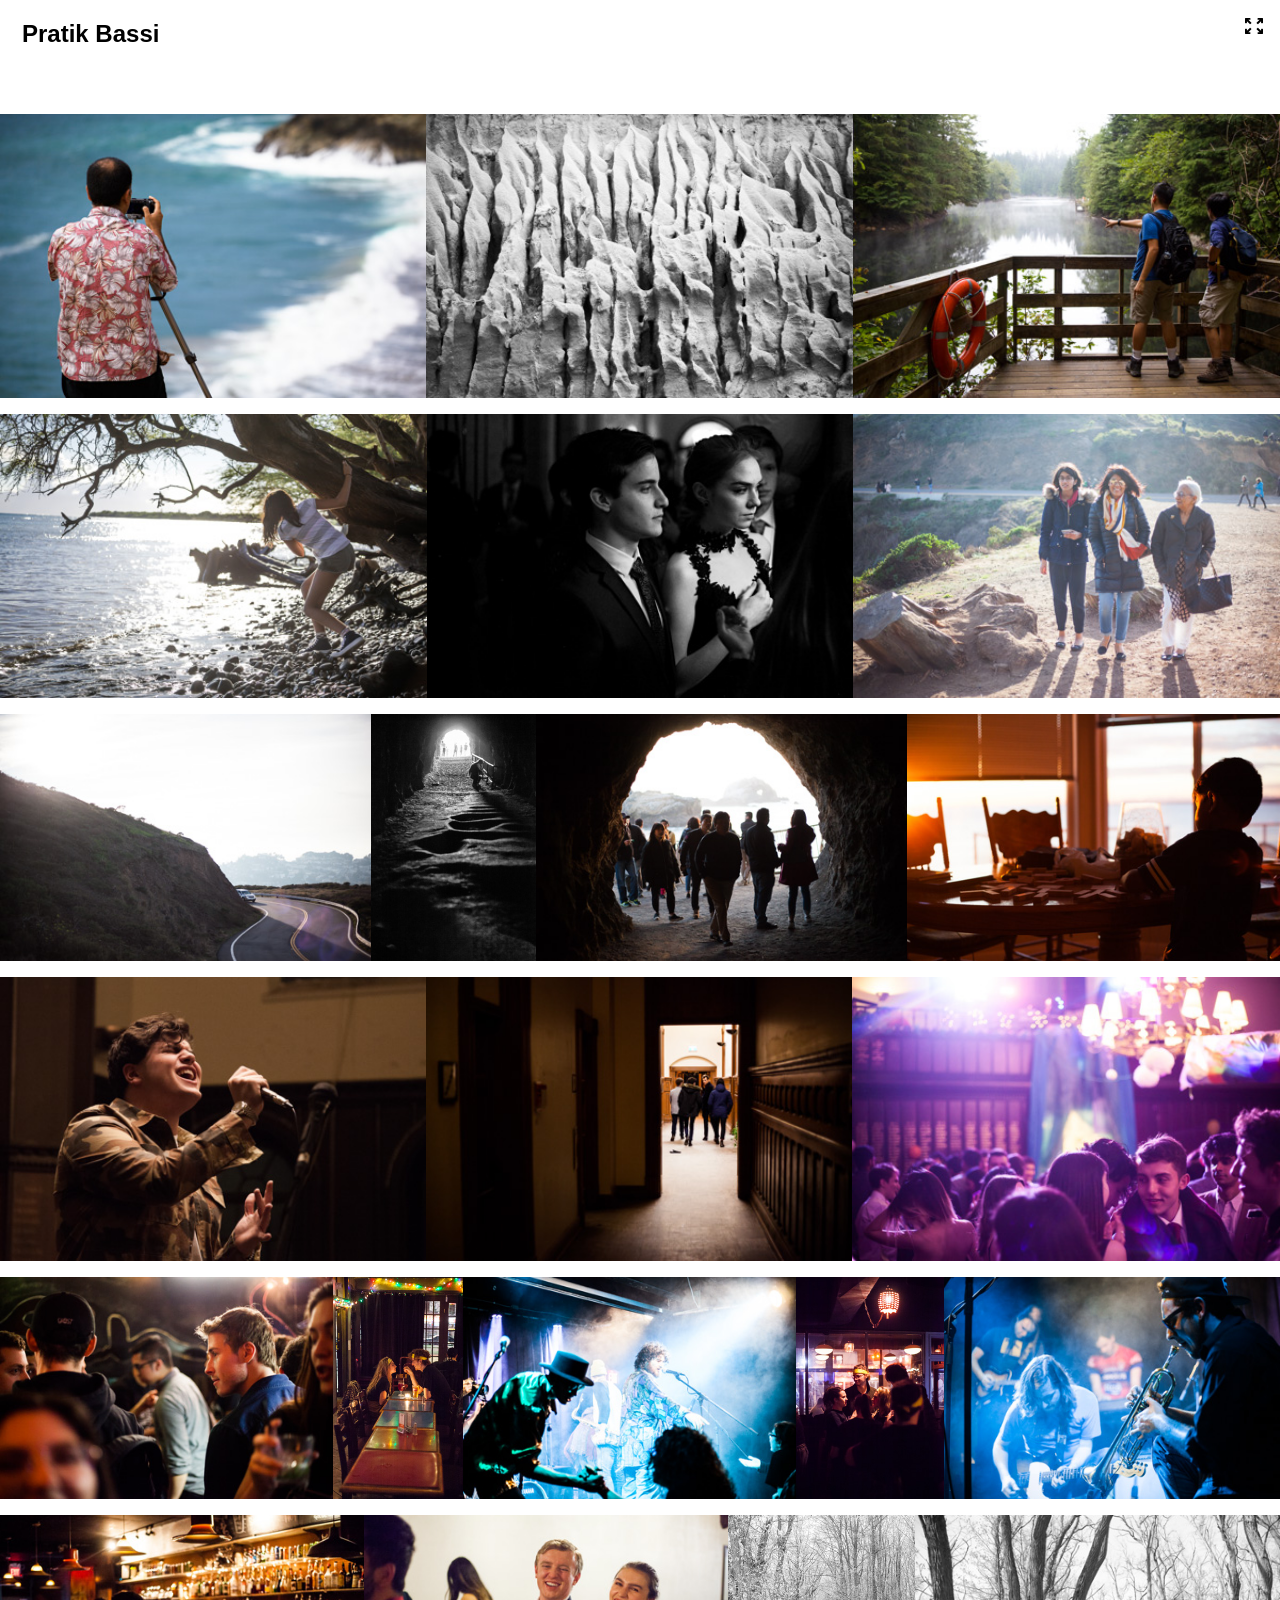
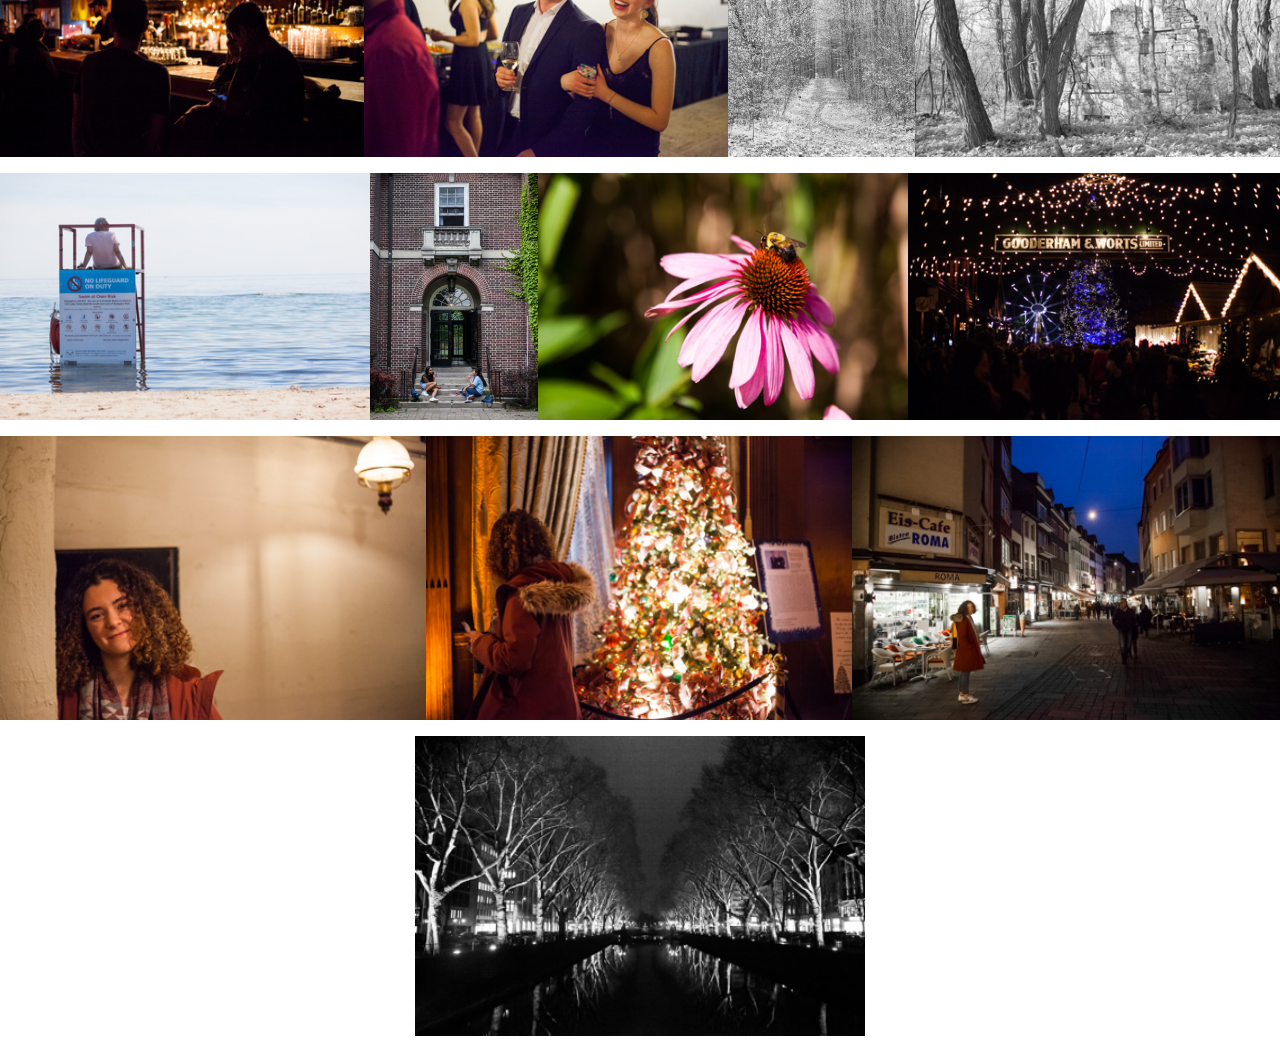
==== index.html @ e8ac4949 "changed and added images" ====
<!DOCTYPE html>
<!--[if lt IE 7]>      <html class="no-js lt-ie9 lt-ie8 lt-ie7" xmlns:lr="http://adobe.com/lrg/0.0"> <![endif]-->
<!--[if IE 7]>         <html class="no-js lt-ie9 lt-ie8" xmlns:lr="http://adobe.com/lrg/0.0"> <![endif]-->
<!--[if IE 8]>         <html class="no-js lt-ie9" xmlns:lr="http://adobe.com/lrg/0.0"> <![endif]-->
<!--[if gt IE 8]><!--> <html class="no-js" xmlns:lr="http://adobe.com/lrg/0.0"> <!--<![endif]-->
    <head>
        <meta charset="utf-8">
        <meta http-equiv="X-UA-Compatible" content="IE=edge">
        <title>Pratik Bassi</title>
        <meta name="description" content="">
        <meta name="viewport" content="width=device-width, initial-scale=1">
        <link rel="stylesheet" type="text/css" href="assets/css/normalize.css">
        <link rel="stylesheet" type="text/css" href="assets/css/main.css">
        <link rel="stylesheet" type="text/css" media="screen" title="Custom Settings" href="assets/css/custom.css" >
        <script src="assets/js/libs/modernizr.custom.23122.js"></script>
    </head>
    <body class="has-header row-spacing-lg" data-pagination-style="scroll" data-target-row-height="300">
                        <header class="">
            <div class="background"></div>
            <div class="meta-left">
                <p id="galleryTitle" class="title">Pratik Bassi</p>
                                <p id="galleryAuthor" class="author"></p>
                                </p>
            </div>
            <div class="meta-right">

            </div>
            <ul class="gallery-meta">
                <li id="buttonFullscreen" title="Fullscreen Mode">
                    <div class="icon">
                        <svg version="1.1" id="svgIconFullscreen" xmlns="http://www.w3.org/2000/svg" xmlns:xlink="http://www.w3.org/1999/xlink" x="0px" y="0px" viewBox="0 0 18 16" style="enable-background:new 0 0 18 16;" xml:space="preserve">
                        <g>
                            <path class="custom-colorable" d="M5.3871,9.95599C5.19136,9.76858,4.99176,9.85763,4.79376,10.0472l-2.86173,2.74138v-1.55466
                                c0-0.25257-0.21387-0.45733-0.47767-0.45733H0.47767C0.21387,10.7766,0,10.98136,0,11.23393v3.37367v0.93511
                                C0,15.79524,0.21387,16,0.47767,16h0.97668h3.5238c0.26377,0,0.47764-0.20476,0.47764-0.45729v-0.93511
                                c0-0.25254-0.21387-0.45733-0.47764-0.45733H3.34554l2.86694-2.7451c0.198-0.18957,0.30914-0.44923,0.11342-0.63664L5.3871,9.95599
                                z"/>
                            <path class="custom-colorable" d="M17.52233,10.7766h-0.97672c-0.26377,0-0.47764,0.20476-0.47764,0.45733v1.55466l-2.86172-2.74138
                                c-0.198-0.18957-0.39764-0.27862-0.59335-0.09121l-0.93879,0.81254c-0.19575,0.18741-0.08458,0.44707,0.11342,0.63664
                                l2.8669,2.7451h-1.63258c-0.26377,0-0.47764,0.20479-0.47764,0.45733v0.93511c0,0.25254,0.21387,0.45729,0.47764,0.45729h3.52376
                                h0.97672C17.7861,16,18,15.79524,18,15.54271v-0.93511v-3.37367C18,10.98136,17.7861,10.7766,17.52233,10.7766z"/>
                            <path class="custom-colorable" d="M3.34554,1.84973h1.63262c0.26377,0,0.47764-0.20479,0.47764-0.45733V0.45733C5.45579,0.20476,5.24193,0,4.97815,0h-3.5238
                                H0.47767C0.21387,0,0,0.20476,0,0.45733v0.93508v3.3737C0,5.01864,0.21387,5.2234,0.47767,5.2234h0.97668
                                c0.26381,0,0.47767-0.20476,0.47767-0.45729V3.21142L4.79376,5.9528c0.198,0.18957,0.3976,0.27862,0.59335,0.09121l0.93879-0.81254
                                C6.52161,5.04409,6.41048,4.7844,6.21247,4.59483L3.34554,1.84973z"/>
                            <path class="custom-colorable" d="M17.52233,0h-0.97672h-3.52376c-0.26377,0-0.47764,0.20476-0.47764,0.45733v0.93508
                                c0,0.25254,0.21387,0.45733,0.47764,0.45733h1.63258l-2.8669,2.7451c-0.19801,0.18957-0.30917,0.44926-0.11342,0.63663
                                l0.93879,0.81254c0.19571,0.18741,0.39535,0.09836,0.59335-0.09121l2.86172-2.74138V4.7661
                                c0,0.25254,0.21387,0.45729,0.47764,0.45729h0.97672C17.7861,5.2234,18,5.01864,18,4.7661v-3.3737V0.45733
                                C18,0.20476,17.7861,0,17.52233,0z"/>
                        </g>
                        </svg>
                    </div>
                </li>
            </ul>
        </header>
                <div id="thumbnailContainer">
            <div class="thumbnails"></div>
        </div>
        <div id="loupeContainer" class="show-corners">
            <div class="background"></div>
            <div class="image-container"></div>    
            <div class="side-navigation">
                <div class="hotspot" id="hotspotPrevLoupe">
                    <div class="button" id="buttonPrevSideLoupe">
                        <svg version="1.1" baseProfile="basic" id="svgIconPrevSideLoupe" xmlns="http://www.w3.org/2000/svg" xmlns:xlink="http://www.w3.org/1999/xlink" x="0px" y="0px" width="50px" height="50px" viewBox="0 0 50 50" xml:space="preserve"><path class="icon custom-colorable" fill="#231F20" d="M0,0l0,50h50V0L0,0z M18.491,25.05l9.707-9.264c0.418-0.399,1.092-0.403,1.506-0.008l1.498,1.43c0.413,0.395,0.41,1.039-0.009,1.438l-6.765,6.456l6.613,6.31c0.41,0.392,0.414,1.024,0.008,1.412l-1.471,1.404c-0.406,0.387-1.068,0.384-1.479-0.008l-6.612-6.311L18.491,25.05z"/></svg>
                    </div>
                </div>
                <div class="hotspot" id="hotspotNextLoupe">
                    <div class="button" id="buttonNextSideLoupe">
                        <svg version="1.1" baseProfile="basic" id="svgIconNextSideLoupe" xmlns="http://www.w3.org/2000/svg" xmlns:xlink="http://www.w3.org/1999/xlink" x="0px" y="0px" width="50px" height="50px" viewBox="0 0 50 50" xml:space="preserve">
                            <path class="icon custom-colorable" fill="#231F20" d="M0,0v50h50V0H0z M28.513,27.909l-6.612,6.311c-0.411,0.392-1.073,0.395-1.479,0.008l-1.471-1.404 c-0.406-0.388-0.402-1.02,0.008-1.412l6.613-6.31l-6.765-6.456c-0.419-0.399-0.422-1.043-0.009-1.438l1.498-1.43 c0.414-0.395,1.088-0.391,1.506,0.008l9.707,9.264L28.513,27.909z"/>
                        </svg>
                    </div>
                </div>
            </div>
            <div class="lateral-nav-container">
                <ul class="lateral-nav">
                    <li id="buttonPrev">
                        <svg version="1.1" id="svgIconPrevLoupe" xmlns="http://www.w3.org/2000/svg" xmlns:xlink="http://www.w3.org/1999/xlink" x="0px" y="0px" viewBox="0 0 45 45" style="enable-background:new 0 0 45 45;" xml:space="preserve">
                            <style type="text/css">
                                .st0{fill-rule:evenodd;clip-rule:evenodd;fill:#231F20;}
                            </style>
                            <path class="icon custom-colorable" d="M25.20105,14.76864l-8.2004,7.773l2.5314,2.3992l5.5858,5.2952c0.3469,0.3289,0.9064,0.3318,1.2497,0.0065
                                l1.2431-1.1783c0.3429-0.3252,0.3398-0.8555-0.0071-1.1846l-5.5864-5.2948l5.7149-5.4171c0.3535-0.3349,0.3568-0.875,0.0074-1.2063
                                l-1.2657-1.1995C26.12435,14.43064,25.55435,14.43354,25.20105,14.76864z"/>
                        </svg>
                    </li>
                    <li class="count"><span id="countCurrent"></span> of <span id="countTotal"></span></li>
                    <li id="buttonNext">
                        <svg version="1.1" id="svgIconNextLoupe" xmlns="http://www.w3.org/2000/svg" xmlns:xlink="http://www.w3.org/1999/xlink" x="0px" y="0px" viewBox="0 0 45 45" style="enable-background:new 0 0 45 45;" xml:space="preserve">
                            <style type="text/css">
                                .st0{fill-rule:evenodd;clip-rule:evenodd;fill:#231F20;}
                            </style>
                            <path class="icon custom-colorable" d="M19.79895,14.76864l8.2004,7.773l-2.5314,2.3992l-5.5858,5.2952c-0.3469,0.3289-0.9064,0.3318-1.2497,0.0065
                                l-1.2431-1.1783c-0.3429-0.3252-0.3398-0.8555,0.0071-1.1846l5.5864-5.2948l-5.7149-5.4171
                                c-0.3535-0.3349-0.3568-0.875-0.0074-1.2063l1.2657-1.1995C18.87565,14.43064,19.44565,14.43354,19.79895,14.76864z"/>
                        </svg>
                    </li>
                </ul>
            </div>
            <div class="info-container">
                <div id="loupeMeta"></div>
            </div>
            <div id="loupeCloseButton">
                <svg version="1.1" id="svgIconLoupeClose" xmlns="http://www.w3.org/2000/svg" xmlns:xlink="http://www.w3.org/1999/xlink" x="0px" y="0px"
                     viewBox="0 0 45 45" style="enable-background:new 0 0 45 45;" xml:space="preserve">
                    <path class="shape-x custom-colorable" d="M14.77881,17.30074l5.212,5.2222l-5.0831,5.0924c-0.3476,0.3484-0.5746,0.7624-0.2308,1.1067l1.5682,1.4763
                        c0.3436,0.3443,0.8045,0.2596,1.1521-0.0886l5.0825-5.093l5.2119,5.222c0.3536,0.3547,0.9244,0.3578,1.2741,0.0073l1.2677-1.27
                        c0.3497-0.3507,0.3465-0.9224-0.0071-1.2768l-5.2119-5.2221l5.0828-5.0925c0.3475-0.3485,0.5429-0.8259,0.1994-1.1702
                        l-1.6474-1.4921c-0.3438-0.3443-0.6936-0.1803-1.0411,0.1679l-5.0828,5.0929l-5.212-5.222
                        c-0.3537-0.3546-0.9241-0.3577-1.2742-0.007l-1.2672,1.2698C14.42171,16.37464,14.42491,16.94624,14.77881,17.30074z"/>
                </svg>
            </div>
        </div>
        <script type="text/javascript">
            var LR = LR || {};
            LR.images = [                                                                                        {"id": "52086", "largeWidth": "1200", "largeHeight": "800", "exportFilename": "IMG_5950", "title": "", "caption" : ""},
                         {"id": "69568", "largeWidth": "1200", "largeHeight": "799", "exportFilename": "27678775685_da2b05062a_o", "title": "", "caption" : ""},
                         {"id": "52102", "largeWidth": "1200", "largeHeight": "800", "exportFilename": "IMG_5984", "title": "", "caption" : ""},
                         {"id": "48856", "largeWidth": "1200", "largeHeight": "799", "exportFilename": "IMG_6480", "title": "", "caption" : ""},
                         {"id": "52044", "largeWidth": "1200", "largeHeight": "800", "exportFilename": "IMG_8085-2", "title": "", "caption" : ""},
                         {"id": "21811", "largeWidth": "1200", "largeHeight": "800", "exportFilename": "IMG_8967", "title": "", "caption" : ""},
                         {"id": "22189", "largeWidth": "1200", "largeHeight": "800", "exportFilename": "IMG_8995", "title": "", "caption" : ""},
                         {"id": "69582", "largeWidth": "800", "largeHeight": "1200", "exportFilename": "IMG_9033", "title": "", "caption" : ""},
                         {"id": "22887", "largeWidth": "1200", "largeHeight": "800", "exportFilename": "IMG_9036", "title": "", "caption" : ""},
                         {"id": "69600", "largeWidth": "1200", "largeHeight": "800", "exportFilename": "IMG_9079", "title": "", "caption" : ""},
                         {"id": "59025", "largeWidth": "1200", "largeHeight": "800", "exportFilename": "IMG_0717", "title": "", "caption" : ""},
                         {"id": "64198", "largeWidth": "1200", "largeHeight": "800", "exportFilename": "IMG_0901", "title": "", "caption" : ""},
                         {"id": "66842", "largeWidth": "1200", "largeHeight": "800", "exportFilename": "IMG_1084", "title": "", "caption" : ""},
                         {"id": "71960", "largeWidth": "1200", "largeHeight": "800", "exportFilename": "IMG_1274", "title": "", "caption" : ""},
                         {"id": "72904", "largeWidth": "705", "largeHeight": "1200", "exportFilename": "IMG_1342", "title": "", "caption" : ""},
                         {"id": "73712", "largeWidth": "1200", "largeHeight": "800", "exportFilename": "IMG_1392", "title": "", "caption" : ""},
                         {"id": "73992", "largeWidth": "800", "largeHeight": "1200", "exportFilename": "IMG_1413", "title": "", "caption" : ""},
                         {"id": "74696", "largeWidth": "1200", "largeHeight": "800", "exportFilename": "IMG_1457", "title": "", "caption" : ""},
                         {"id": "74990", "largeWidth": "1200", "largeHeight": "800", "exportFilename": "IMG_1480", "title": "", "caption" : ""},
                         {"id": "77218", "largeWidth": "1200", "largeHeight": "800", "exportFilename": "IMG_1589", "title": "", "caption" : ""},
                         {"id": "88329", "largeWidth": "923", "largeHeight": "1200", "exportFilename": "IMG_2110", "title": "", "caption" : ""},
                         {"id": "89130", "largeWidth": "1200", "largeHeight": "800", "exportFilename": "IMG_2160", "title": "", "caption" : ""},
                         {"id": "90104", "largeWidth": "1200", "largeHeight": "800", "exportFilename": "IMG_2203", "title": "", "caption" : ""},
                         {"id": "98441", "largeWidth": "814", "largeHeight": "1200", "exportFilename": "IMG_2725", "title": "", "caption" : ""},
                         {"id": "99005", "largeWidth": "1200", "largeHeight": "800", "exportFilename": "IMG_2767", "title": "", "caption" : ""},
                         {"id": "105503", "largeWidth": "1200", "largeHeight": "800", "exportFilename": "IMG_2997", "title": "", "caption" : ""},
                         {"id": "105643", "largeWidth": "1200", "largeHeight": "800", "exportFilename": "IMG_3009", "title": "", "caption" : ""},
                         {"id": "105740", "largeWidth": "1200", "largeHeight": "800", "exportFilename": "IMG_3013", "title": "", "caption" : ""},
                         {"id": "105881", "largeWidth": "1200", "largeHeight": "800", "exportFilename": "IMG_3023", "title": "", "caption" : ""},
                         {"id": "105895", "largeWidth": "1200", "largeHeight": "800", "exportFilename": "IMG_3024", "title": "", "caption" : ""},
                                    ]        </script>
        <script src="//ajax.googleapis.com/ajax/libs/jquery/1.10.2/jquery.min.js"></script>
        <script>window.jQuery || document.write('<script src="assets/js/libs/jquery-1.10.2.min.js"><\/script>')</script>
        <script src="assets/js/libs/jquery.velocity.min.js"></script>
        <script src="assets/js/main.js"></script>
    </body>
</html>
---- assets/css/main.css ----
::-moz-selection {
    text-shadow: none;
}

::selection {
    text-shadow: none;
}

img {
    vertical-align: middle;
}

html, body {
    margin: 0;
    padding: 0;
    background-color: #000000;
    font-family: sans-serif;
   -webkit-font-smoothing: antialiased; 
}

body {
    overflow-x: hidden;
}

body.loupe-active {
    overflow: hidden;
}

header {
    display: none;
    position: absolute;
    top: 0;
    left: 0;
    margin: 0;
    padding: 0 6px 0 0;
    width: 100%;
    height: 114px;
   -moz-box-sizing: border-box;
    box-sizing: border-box;   
    z-index: 2;

    -webkit-transition: all .2s ease-out;
    -moz-transition: all .2s ease-out;
    -ms-transition: all .2s ease-out;
    -o-transition: all .2s ease-out;
    transition: all .2s ease-out;
}

.has-header header {
    display: block;
}

header.is-fixed {
    position: fixed;
    top: 0;
    left: 0;
    width: 100%;
    z-index: 2;
}

header div.background {
    position: absolute;
    top: 0;
    left: 0;
    width: 100%;
    height: 114px;
    background-color: #000000;
    opacity: .9;
}

header div.meta-left {
    width: 50%;
    float: left;
    padding-left: 20px;
    padding-top: 20px;
   -moz-box-sizing: border-box;
    box-sizing: border-box; 
}

header div.meta-right {
    width: 50%;
    float: right;
    padding-right: 6px;
    padding-top: 6px;
   -moz-box-sizing: border-box;
    box-sizing: border-box; 
}

header p.title {
    position: relative;
    margin: 0;
    padding: 0 0 0 2px;
    font-size: 24px;
    text-align: left;
    font-weight: bold;
   -moz-box-sizing: border-box;
    box-sizing: border-box;
    white-space: nowrap;
    overflow: hidden;
    text-overflow: ellipsis;
}

header p.author {
    position: relative;
    margin: 2.5em 0 0 0;
    padding: 0 0 0 2px;
    color: #999999;
    font-size: 12px;
    text-align: left;
    white-space: nowrap;
    overflow: hidden;
    text-overflow: ellipsis;
}

header a {
    color: inherit;
}

header a:hover {
    opacity: .75;
}

header ul.gallery-meta {
    display: block;
    margin: -15px 0 0 0;
    padding: 0;
    list-style-type: none;

    -webkit-transition: all .2s ease-out;
    -moz-transition: all .2s ease-out;
    -ms-transition: all .2s ease-out;
    -o-transition: all .2s ease-out;
    transition: all .2s ease-out;
}

header ul.gallery-meta li {
    display: block;
    float: right;
    font-size: 14px;
    line-height: 40px;
}

.scrolled header.is-fixed {
    height: 80px;
    padding: 0px 6px 0 0;
    overflow: hidden;
}

.scrolled header.is-fixed div.meta-left {
    padding-top: 8px;
}

.scrolled header.is-fixed div.meta-right {

}

.scrolled header.is-fixed p.title {
    padding: 12px 0 0 2px;
    font-size: 18px;
}

.scrolled header.is-fixed p.author {
    margin: .25em 0 0 0;
}

.scrolled header.is-fixed ul.gallery-meta {
    margin: 0;
}

#buttonFullscreen {
    display: none;
    position: relative;
    width: 40px;
    height: 40px;
    cursor: pointer;
}

#pageNav {
    display: block;
    float: right;
    font-size: 12px;
}

#pageNav div.count {
    padding-top: 1px;
}

#pageCountCurrent,
#pageCountTotal {
    font-weight: bold;
    line-height: 40px;
}

#buttonPrevPage {
    position: relative;
    display: block;
    float: left;
    width: 40px;
    height: 40px;
    overflow: hidden;
    cursor: pointer;
}

#buttonPrevPage.disabled {
    opacity: .5;
    cursor: inherit;
}

#svgIconPrevPage {
    position: absolute;
    top: 0;
    left: 0;
    width: 45px;
    height: 45px;
}

#pageNav div.count {
    float: left;
}

#buttonNextPage {
    position: relative;
    display: block;
    float: left;
    width: 40px;
    height: 40px;
    overflow: hidden;
    cursor: pointer;
}

#buttonNextPage.disabled {
    opacity: .5;
    cursor: inherit;
}

#svgIconNextPage {
    position: absolute;
    top: 0;
    left: 0;
    width: 45px;
    height: 45px;
}

.fullscreen #buttonFullscreen {
    display: block;
}

#buttonFullscreen div.icon {
    position: absolute;
    top: 12px;
    left: 11px;
    width: 18px;
    height: 16px;
}

#svgIconFullscreen {
    position: absolute;
    top: 0px;
    left: 0px;
    width: 18px;
    height: 16px;
}

#thumbnailContainer {
    position: relative;
    padding: 0px;
    width: 100%;
   -moz-box-sizing: border-box;
    box-sizing: border-box;
    overflow: hidden;
    font-size: 0;
}

.row-spacing-sm #thumbnailContainer {
    padding-top: 2px;
}

.row-spacing-md #thumbnailContainer {
    padding-top: 8px;
}

.row-spacing-lg #thumbnailContainer {
    padding-top: 16px;
}

.has-header #thumbnailContainer {
    position: relative;
    padding: 114px 0px 0px 0px;
    width: 100%;
   -moz-box-sizing: border-box;
    box-sizing: border-box; 
}

div.thumbnails {
    overflow: hidden;
    margin: 0 auto;
   -moz-box-sizing: border-box;
    box-sizing: border-box;
    text-align: center;
}

div.thumbnail {
    position: relative;
    display:inline-block;
   -moz-box-sizing: border-box;
    box-sizing: border-box;
    cursor: pointer;

   -webkit-transition: -webkit-box-shadow .03s ease-in;
   -moz-transition: -moz-box-shadow .03s ease-in;
   -ms-transition: box-shadow .03s ease-in;
   -o-transition: box-shadow .03s ease-in;
    transition: box-shadow .03s ease-in; 
}

div.thumbnail:hover {
   -moz-box-shadow: inset 0 0 100px rgba(0, 0, 0, .4);  
   -webkit-box-shadow: inset 0 0 100px rgba(0, 0, 0, .4);   
    box-shadow: inset 0 0 100px rgba(0, 0, 0, .4);

   -webkit-transition: all .03s ease-out;
   -moz-transition: all .03s ease-out;
   -ms-transition: all .03s ease-out;
   -o-transition: all .03s ease-out;
    transition: all .03s ease-out;  
}

.row-spacing-sm div.thumbnail {
    margin-bottom: 2px;
}

.row-spacing-md div.thumbnail {
    margin-bottom: 8px;
}

.row-spacing-lg div.thumbnail {
    margin-bottom: 16px;
}

div.thumbnail.not-loaded {
    display: none;
}

div.thumbnail img {
    display: block;
    position: absolute;
    top: 0;
    left: 0;
    width: auto;
    max-width: 100%;
    height: auto;
    max-height: 100%;
   -moz-box-sizing: border-box;
    box-sizing: border-box;
    cursor: pointer;
    border-style: solid;
}

#loupeContainer {
    display: none;
    position: fixed;
    top: 0;
    left: 0;
    padding: 45px 45px 180px 45px;
    width: 100%;
    height: 100%;
   -moz-box-sizing: border-box;
    box-sizing: border-box;
    z-index: 2;
    font-size: 14px;
    text-align: center;
}

#loupeContainer.meta-empty {
    padding: 45px;
}

#loupeContainer div.background {
    position: absolute;
    top: 0;
    left: 0;
    width: 100%;
    height: 100%;
}

#loupeContainer div.image-container {
    position: relative;
    display: table;
    width: 100%;
    height: 100%;
}

#loupeContainer div.corners {
    position: relative;
    display: inline-block;
}

#loupeContainer div.image-container div.image {
    display: table-cell;
    margin: 0;
    padding: 0;
    width: 100%;
    height: 100%;
   -moz-box-sizing: border-box;
    box-sizing: border-box;
    vertical-align: middle;
    text-align: center;
}

#loupeContainer img {
    width: auto;
    max-width: 100%;
    height: auto;
    max-height: 100%;
   -moz-box-sizing: border-box;
    box-sizing: border-box;
}

#loupeContainer div.lateral-nav-container {
    position: absolute;
    top: 0;
    left: 0;
    width: 100%;
    height: 45px;
    overflow: hidden;
    text-align: center;
}

#loupeContainer ul.lateral-nav {
    display: inline-block;
    margin: 0;
    padding: 0;
    list-style-type: none;
    line-height: 45px;
}

#loupeContainer div.info-container {
    position: absolute;
    left: 0;
    bottom: 0;
    width: 100%;
    height: 180px;
    padding: 20px;
   -moz-box-sizing: border-box;
    box-sizing: border-box;
}

#loupeContainer.meta-empty div.info-container {
    display: none;
}

#loupeContainer div.side-navigation {
    position: absolute;
    left: 0;
    bottom: 0;
    width: 100%;
    height: 100%;
    padding: 45px 0px 100px 0px;
   -moz-box-sizing: border-box;
    box-sizing: border-box; 
}

#loupeContainer div.side-navigation div.hotspot {
    position: relative;
    width: 25%;
    height: 100%;

   -webkit-user-select: none;   
   -moz-user-select: none;
   -ms-user-select: none;
   -o-user-select: none;
    user-select: none;
}

#loupeContainer div.side-navigation div.hotspot.over {
    cursor: pointer;
}

#loupeMeta p {
    margin: 0;
    padding: 0;
}

#loupeMeta p.title {
    margin: 0 auto 5px auto;
    padding: 0;
    max-width: 80%;
    overflow: hidden;
    text-overflow: ellipsis;
    white-space: nowrap;
    font-size: 15px;
    font-weight: bold;
}

#loupeMeta p.caption {
    margin: 0 auto;
    padding: 0;
    max-width: 80%;
    height: 48px;
    overflow: hidden;
    font-size: 14px;
}

#hotspotPrevLoupe {
    float: left;
}

#hotspotPrevLoupe.disabled {
    display: none;
    position: absolute;
    top: 50%;
    left: 0;
}

#hotspotNextLoupe {
    float: right;
}

#hotspotNextLoupe.disabled {
    display: none;
}

#loupeContainer div.side-navigation div.button {
    display: block;
    width: 50px;
    height: 50px;
}

#buttonPrevSideLoupe {
    position: absolute;
    top: 50%;
    left: 0px;
    -webkit-transition: all .2s ease-out;
    -moz-transition: all .2s ease-out;
    -ms-transition: all .2s ease-out;
    -o-transition: all .2s ease-out;
    transition: all .2s ease-out;
    opacity: 0;
}

#hotspotPrevLoupe.over #buttonPrevSideLoupe {
    opacity: 1;
}

#svgIconPrevSideLoupe {
    position: absolute;
    top: 0;
    left: 0;
    width: 50px;
    height: 50px;
}

#buttonNextSideLoupe {
    position: absolute;
    top: 50%;
    right: 0px;
    -webkit-transition: all .2s ease-out;
    -moz-transition: all .2s ease-out;
    -ms-transition: all .2s ease-out;
    -o-transition: all .2s ease-out;
    transition: all .2s ease-out;
    opacity: 0;
}

#hotspotNextLoupe.over #buttonNextSideLoupe {
    opacity: 1;
}

#svgIconNextSideLoupe {
    position: absolute;
    top: 0;
    left: 0;
    width: 50px;
    height: 50px;
}

#loupeContainer li {
    display: block;
    float: left;
}

#countCurrent,
#countTotal {
    font-weight: bold;
}

#buttonPrev {
    position: relative;
    width: 45px;
    height: 45px;
    cursor: pointer;
   -webkit-user-select: none;   
   -moz-user-select: none;
   -ms-user-select: none;
   -o-user-select: none;
    user-select: none; 
}

#buttonPrev.disabled {
    opacity: .5;
    cursor: inherit;
}

#svgIconPrevLoupe {
    position: absolute;
    top: 0;
    left: 0;
    width: 45px;
    height: 45px;
}

#buttonNext {
    position: relative;
    width: 45px;
    height: 45px;
    cursor: pointer;
   -webkit-user-select: none;   
   -moz-user-select: none;
   -ms-user-select: none;
   -o-user-select: none;
    user-select: none;
}

#buttonNext.disabled {
    opacity: .5;
    cursor: inherit;
}

#svgIconNextLoupe {
    position: absolute;
    top: 0;
    left: 0;
    width: 45px;
    height: 45px;
}

#loupeCloseButton {
    position: absolute;
    top: 0;
    right: 0;
    width: 45px;
    height: 45px;
    cursor: pointer;
}

#svgIconLoupeClose {
    position: absolute;
    top: 0;
    right: 0;
    width: 45px;
    height: 45px;
}

#svgIconLoupeClose .shape-x{
    fill-rule:evenodd;
    clip-rule:evenodd;
}

.custom-colorable {
    fill: #a0a0a0;
}

@media screen and (max-width: 1280px) {

    #loupeContainer {
        padding: 45px 45px 150px 45px;
        font-size: 13px;
    }
    
    #loupeContainer div.info-container {
        height: 150px;
    }

    #loupeMeta p.title {
        margin: 0 auto 10px auto;
        width: 75%;
        max-height: 2.6em;
        overflow: hidden;
        font-size: 1.3em;
        font-weight: bold;
        line-height: 1.3em;
    }

    #loupeMeta p.caption {
        margin: 0 auto;
        padding: 0;
        width: 75%;
        max-height: 5.1em;
        overflow: hidden;
        line-height: 1.3em;
    }

}

@media screen and (max-width: 960px) {

    #loupeContainer {
        padding: 45px 45px 120px 45px;
        font-size: 12px;
    }

    #loupeContainer div.info-container {
        height: 120px;
    }

    #loupeMeta p.title {
        width: 85%;
        max-height: 2.6em;
        overflow: hidden;
        font-size: 1.1em;
    }

    #loupeMeta p.caption {
        width: 85%;
        max-height: 5.2em;
        overflow: hidden;
    }

}

@media screen and (max-width: 768px) {

    header p.title {
        font-size: 18px;
    }

    .has-header #thumbnailContainer {
        padding: 100px 0 0 0;
    }

    #loupeContainer {
        padding: 45px 35px 100px 35px;
        font-size: 11px;
    }

    #loupeContainer div.info-container {
        height: 100px;
    }

    #loupeMeta p.title {
        white-space: nowrap;
        text-overflow: ellipsis;
        width: 100%;
        box-sizing: border-box;
        overflow: hidden;
        font-size: 1em;
    }

    #loupeMeta p.caption {
        white-space: nowrap;
        text-overflow: ellipsis;
        width: 100%;
        box-sizing: border-box;
        overflow: hidden;
    }

}

@media screen and (max-width: 568px) {

    header {
        padding-bottom: 20px;
        height: auto;
        overflow: hidden;
    }

    header div.meta-left {
        padding: 20px 20px 0px 20px;
        width: 100%;
    }

    header div.meta-right {
        width: 100%;
    }

    header p.title,
    header p.author {

    }

    header p.author {
        margin-top: .5em;
    }

    .scrolled header.is-fixed {
        padding-bottom: 20px;
        height: auto;
        overflow: hidden;
    }

    .scrolled header.is-fixed p.title {
        padding: 12px 0 0 2px;
        font-size: 18px;
    }

    .scrolled header.is-fixed p.author {
        margin-top: .5em;
    }

    header ul.gallery-meta {
        display: none;
    }

    #pageNav {
        display: inline-block;
        float: none;
    }

    .fullscreen #buttonFullscreen {
        display: none;
    }

    #loupeContainer {
        padding: 45px 20px 80px 20px;
        font-size: 11px;
    }

    #loupeContainer div.info-container {
        height: 80px;
    }

    #loupeMeta p.title {
        white-space: nowrap;
        text-overflow: ellipsis;
        width: 100%;
        box-sizing: border-box;
        overflow: hidden;
    }

    #loupeMeta p.caption {
        white-space: nowrap;
        text-overflow: ellipsis;
        width: 100%;
        box-sizing: border-box;
        overflow: hidden;
    }

}
---- assets/css/custom.css ----
html {
  background-color: #FFFFFF !important;
  color: inherit;
}

.thumb-img {
  border-color: #FFFFFF !important;
}

#loupeContainer div.background {
  background-color: #FFFFFF !important;
  color: inherit;
}

header div.background {
  background-color: #FFFFFF !important;
  color: inherit;
}

.custom-colorable {
  fill: #000000 !important;
}

body {
  background-color: #FFFFFF !important;
  color: #000000 !important;
}
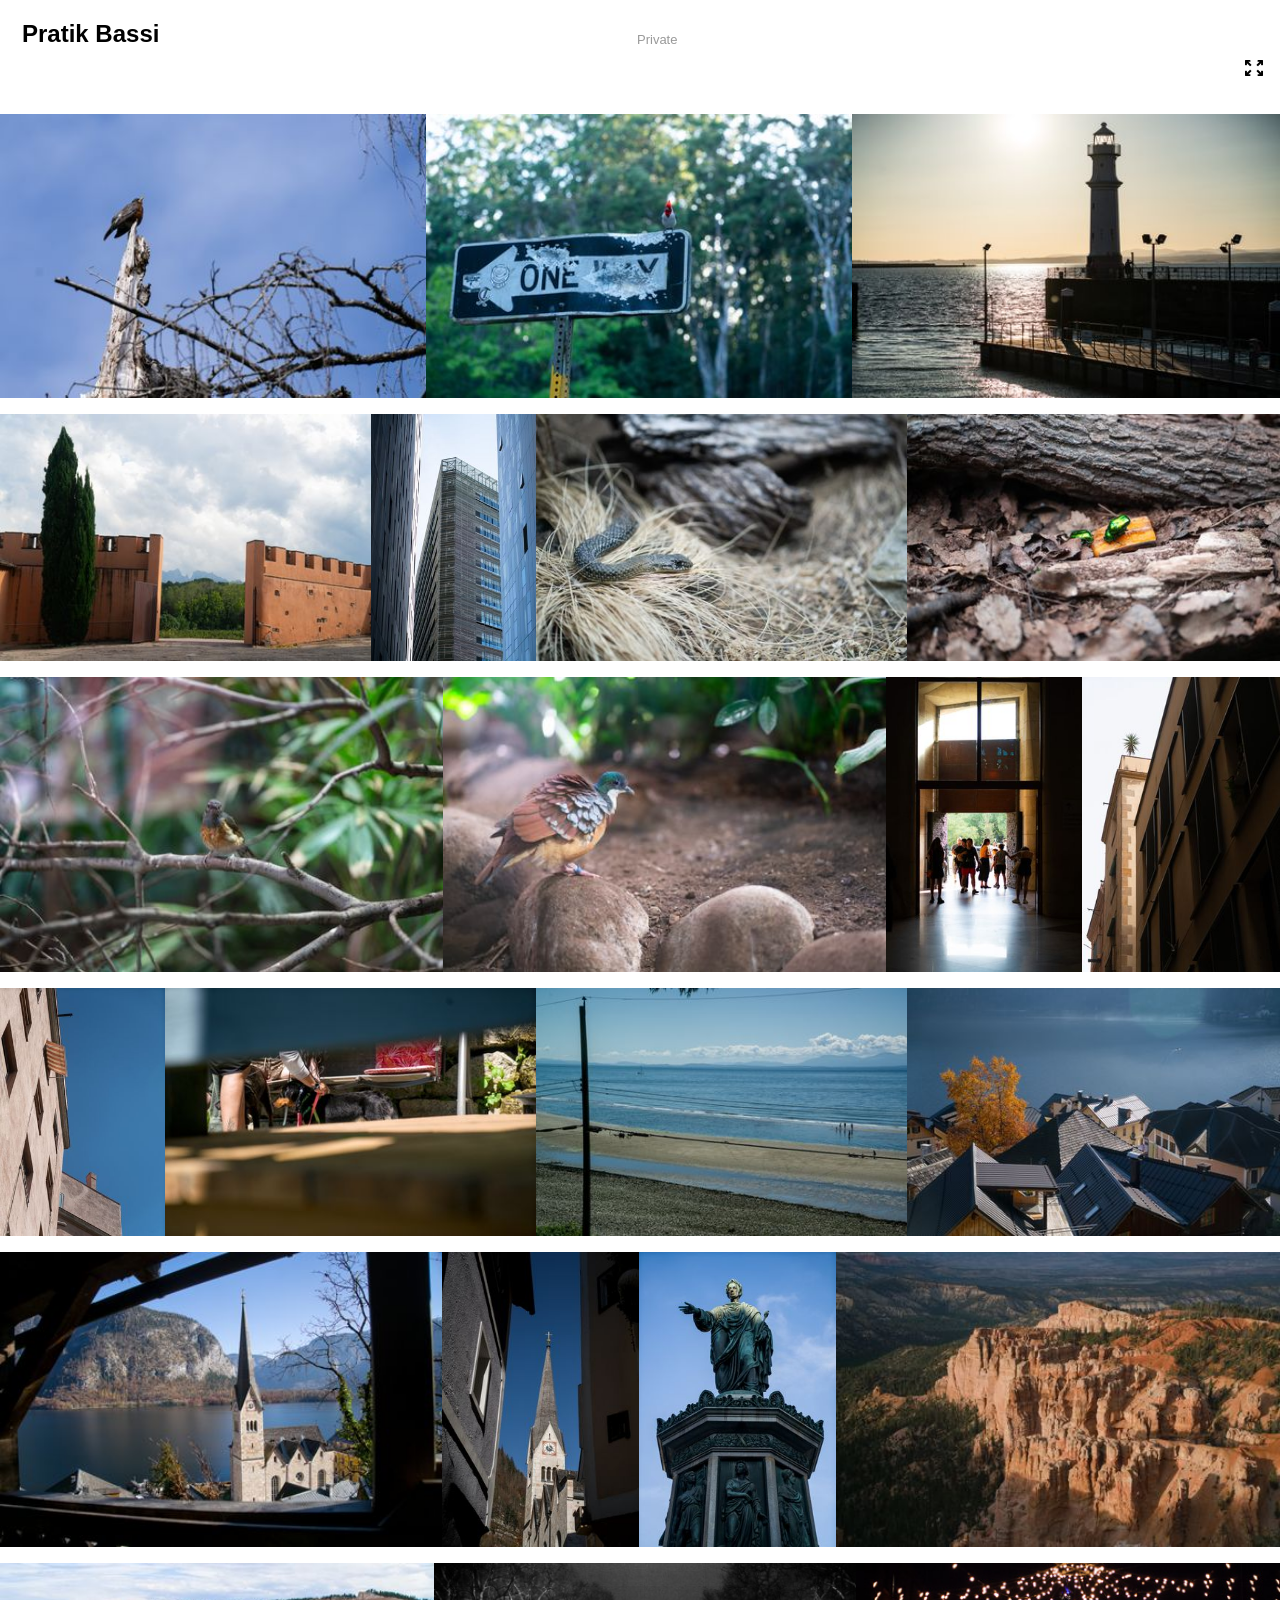
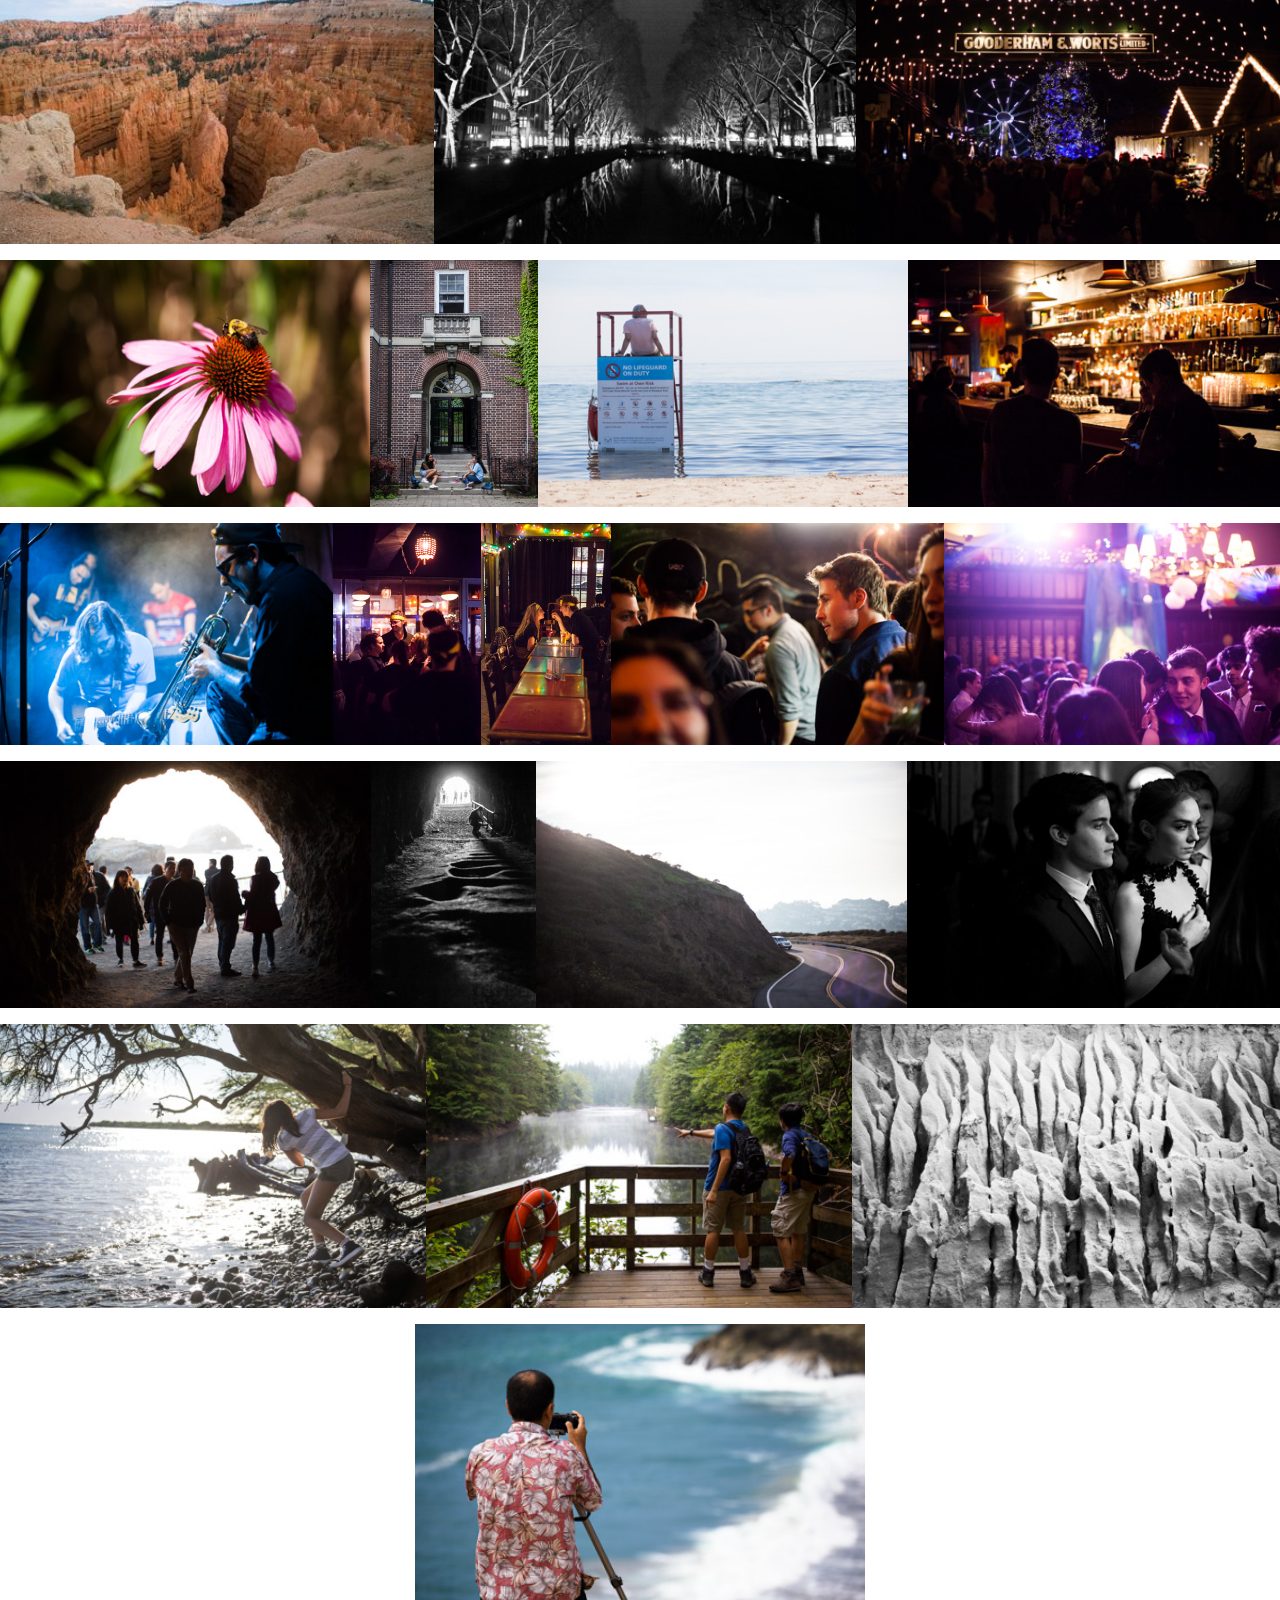
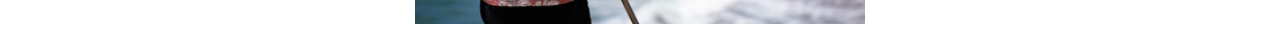
==== commit a5047cd6: "moved some photos to private" ====
--- a/index.html
+++ b/index.html
@@ -12,6 +12,7 @@
         <link rel="stylesheet" type="text/css" href="assets/css/normalize.css">
         <link rel="stylesheet" type="text/css" href="assets/css/main.css">
         <link rel="stylesheet" type="text/css" media="screen" title="Custom Settings" href="assets/css/custom.css" >
+        <link rel="stylesheet" type="text/css" href="assets/css/private-gate.css">
         <script src="assets/js/libs/modernizr.custom.23122.js"></script>
     </head>
     <body class="has-header row-spacing-lg" data-pagination-style="scroll" data-target-row-height="300">
@@ -23,7 +24,7 @@
                                 </p>
             </div>
             <div class="meta-right">
-
+                <a href="private/" class="header-nav-link">Private</a>
             </div>
             <ul class="gallery-meta">
                 <li id="buttonFullscreen" title="Fullscreen Mode">
@@ -120,31 +121,40 @@
                          {"id": "52102", "largeWidth": "1200", "largeHeight": "800", "exportFilename": "IMG_5984", "title": "", "caption" : ""},
                          {"id": "48856", "largeWidth": "1200", "largeHeight": "799", "exportFilename": "IMG_6480", "title": "", "caption" : ""},
                          {"id": "52044", "largeWidth": "1200", "largeHeight": "800", "exportFilename": "IMG_8085-2", "title": "", "caption" : ""},
-                         {"id": "21811", "largeWidth": "1200", "largeHeight": "800", "exportFilename": "IMG_8967", "title": "", "caption" : ""},
                          {"id": "22189", "largeWidth": "1200", "largeHeight": "800", "exportFilename": "IMG_8995", "title": "", "caption" : ""},
                          {"id": "69582", "largeWidth": "800", "largeHeight": "1200", "exportFilename": "IMG_9033", "title": "", "caption" : ""},
                          {"id": "22887", "largeWidth": "1200", "largeHeight": "800", "exportFilename": "IMG_9036", "title": "", "caption" : ""},
-                         {"id": "69600", "largeWidth": "1200", "largeHeight": "800", "exportFilename": "IMG_9079", "title": "", "caption" : ""},
-                         {"id": "59025", "largeWidth": "1200", "largeHeight": "800", "exportFilename": "IMG_0717", "title": "", "caption" : ""},
-                         {"id": "64198", "largeWidth": "1200", "largeHeight": "800", "exportFilename": "IMG_0901", "title": "", "caption" : ""},
                          {"id": "66842", "largeWidth": "1200", "largeHeight": "800", "exportFilename": "IMG_1084", "title": "", "caption" : ""},
                          {"id": "71960", "largeWidth": "1200", "largeHeight": "800", "exportFilename": "IMG_1274", "title": "", "caption" : ""},
                          {"id": "72904", "largeWidth": "705", "largeHeight": "1200", "exportFilename": "IMG_1342", "title": "", "caption" : ""},
-                         {"id": "73712", "largeWidth": "1200", "largeHeight": "800", "exportFilename": "IMG_1392", "title": "", "caption" : ""},
                          {"id": "73992", "largeWidth": "800", "largeHeight": "1200", "exportFilename": "IMG_1413", "title": "", "caption" : ""},
                          {"id": "74696", "largeWidth": "1200", "largeHeight": "800", "exportFilename": "IMG_1457", "title": "", "caption" : ""},
                          {"id": "74990", "largeWidth": "1200", "largeHeight": "800", "exportFilename": "IMG_1480", "title": "", "caption" : ""},
-                         {"id": "77218", "largeWidth": "1200", "largeHeight": "800", "exportFilename": "IMG_1589", "title": "", "caption" : ""},
-                         {"id": "88329", "largeWidth": "923", "largeHeight": "1200", "exportFilename": "IMG_2110", "title": "", "caption" : ""},
-                         {"id": "89130", "largeWidth": "1200", "largeHeight": "800", "exportFilename": "IMG_2160", "title": "", "caption" : ""},
                          {"id": "90104", "largeWidth": "1200", "largeHeight": "800", "exportFilename": "IMG_2203", "title": "", "caption" : ""},
                          {"id": "98441", "largeWidth": "814", "largeHeight": "1200", "exportFilename": "IMG_2725", "title": "", "caption" : ""},
                          {"id": "99005", "largeWidth": "1200", "largeHeight": "800", "exportFilename": "IMG_2767", "title": "", "caption" : ""},
                          {"id": "105503", "largeWidth": "1200", "largeHeight": "800", "exportFilename": "IMG_2997", "title": "", "caption" : ""},
-                         {"id": "105643", "largeWidth": "1200", "largeHeight": "800", "exportFilename": "IMG_3009", "title": "", "caption" : ""},
-                         {"id": "105740", "largeWidth": "1200", "largeHeight": "800", "exportFilename": "IMG_3013", "title": "", "caption" : ""},
-                         {"id": "105881", "largeWidth": "1200", "largeHeight": "800", "exportFilename": "IMG_3023", "title": "", "caption" : ""},
                          {"id": "105895", "largeWidth": "1200", "largeHeight": "800", "exportFilename": "IMG_3024", "title": "", "caption" : ""},
+                         {"id": "105896", "largeWidth": "1200", "largeHeight": "777", "exportFilename": "20260504_0380", "title": "", "caption" : ""},
+                         {"id": "105897", "largeWidth": "1200", "largeHeight": "801", "exportFilename": "20260504_0404", "title": "", "caption" : ""},
+                         {"id": "105898", "largeWidth": "801", "largeHeight": "1200", "exportFilename": "20260504_0519", "title": "", "caption" : ""},
+                         {"id": "105899", "largeWidth": "801", "largeHeight": "1200", "exportFilename": "20260504_0557", "title": "", "caption" : ""},
+                         {"id": "105900", "largeWidth": "1200", "largeHeight": "801", "exportFilename": "20260504_0579", "title": "", "caption" : ""},
+                         {"id": "105901", "largeWidth": "1200", "largeHeight": "801", "exportFilename": "20260504_0585", "title": "", "caption" : ""},
+                         {"id": "105903", "largeWidth": "1200", "largeHeight": "801", "exportFilename": "20260520_0066", "title": "", "caption" : ""},
+                         {"id": "105904", "largeWidth": "1200", "largeHeight": "801", "exportFilename": "20260520_0110", "title": "", "caption" : ""},
+                         {"id": "105905", "largeWidth": "800", "largeHeight": "1200", "exportFilename": "DSC00910", "title": "", "caption" : ""},
+                         {"id": "105906", "largeWidth": "800", "largeHeight": "1200", "exportFilename": "DSC00914", "title": "", "caption" : ""},
+                         {"id": "105907", "largeWidth": "800", "largeHeight": "1200", "exportFilename": "DSC00942", "title": "", "caption" : ""},
+                         {"id": "105908", "largeWidth": "1200", "largeHeight": "800", "exportFilename": "DSC01010", "title": "", "caption" : ""},
+                         {"id": "105909", "largeWidth": "1200", "largeHeight": "800", "exportFilename": "DSC01014", "title": "", "caption" : ""},
+                         {"id": "105910", "largeWidth": "1200", "largeHeight": "800", "exportFilename": "DSC01015", "title": "", "caption" : ""},
+                         {"id": "105911", "largeWidth": "1200", "largeHeight": "800", "exportFilename": "DSC01045", "title": "", "caption" : ""},
+                         {"id": "105912", "largeWidth": "800", "largeHeight": "1200", "exportFilename": "DSC01060", "title": "", "caption" : ""},
+                         {"id": "105913", "largeWidth": "1200", "largeHeight": "800", "exportFilename": "DSC01095", "title": "", "caption" : ""},
+                         {"id": "105914", "largeWidth": "1200", "largeHeight": "800", "exportFilename": "DSC01163", "title": "", "caption" : ""},
+                         {"id": "105915", "largeWidth": "1200", "largeHeight": "800", "exportFilename": "DSC01183", "title": "", "caption" : ""},
+                         {"id": "105916", "largeWidth": "1200", "largeHeight": "800", "exportFilename": "DSC09201", "title": "", "caption" : ""},
                                     ]        </script>
         <script src="//ajax.googleapis.com/ajax/libs/jquery/1.10.2/jquery.min.js"></script>
         <script>window.jQuery || document.write('<script src="assets/js/libs/jquery-1.10.2.min.js"><\/script>')</script>
--- a/assets/css/private-gate.css
+++ b/assets/css/private-gate.css
@@ -0,0 +1,96 @@
+.header-nav-link {
+    position: relative;
+    z-index: 3;
+    display: inline-block;
+    margin: 26px 20px 0 0;
+    font-size: 13px;
+    color: #999999;
+    text-decoration: none;
+}
+
+.header-nav-link:hover {
+    color: #000000;
+}
+
+body.private-locked {
+    overflow: hidden;
+}
+
+.gallery-app--locked {
+    display: none !important;
+}
+
+.private-gate {
+    position: fixed;
+    inset: 0;
+    z-index: 1000;
+    display: flex;
+    align-items: center;
+    justify-content: center;
+    padding: 24px;
+    background-color: #ffffff;
+    box-sizing: border-box;
+}
+
+.private-gate__panel {
+    width: 100%;
+    max-width: 360px;
+    text-align: center;
+}
+
+.private-gate__title {
+    margin: 0 0 8px;
+    font-size: 24px;
+    font-weight: bold;
+}
+
+.private-gate__hint {
+    margin: 0 0 20px;
+    font-size: 13px;
+    color: #999999;
+}
+
+.private-gate__form {
+    display: flex;
+    flex-direction: column;
+    gap: 12px;
+}
+
+.private-gate__input {
+    width: 100%;
+    padding: 10px 12px;
+    border: 1px solid #cccccc;
+    font-size: 16px;
+    box-sizing: border-box;
+}
+
+.private-gate__button {
+    padding: 10px 12px;
+    border: 0;
+    background-color: #000000;
+    color: #ffffff;
+    font-size: 14px;
+    cursor: pointer;
+}
+
+.private-gate__button:hover {
+    background-color: #333333;
+}
+
+.private-gate__error {
+    min-height: 1.2em;
+    margin: 0;
+    font-size: 13px;
+    color: #b00020;
+}
+
+.private-gate__back {
+    display: inline-block;
+    margin-top: 24px;
+    font-size: 13px;
+    color: #999999;
+}
+
+.private-gate__back:hover {
+    color: #000000;
+}
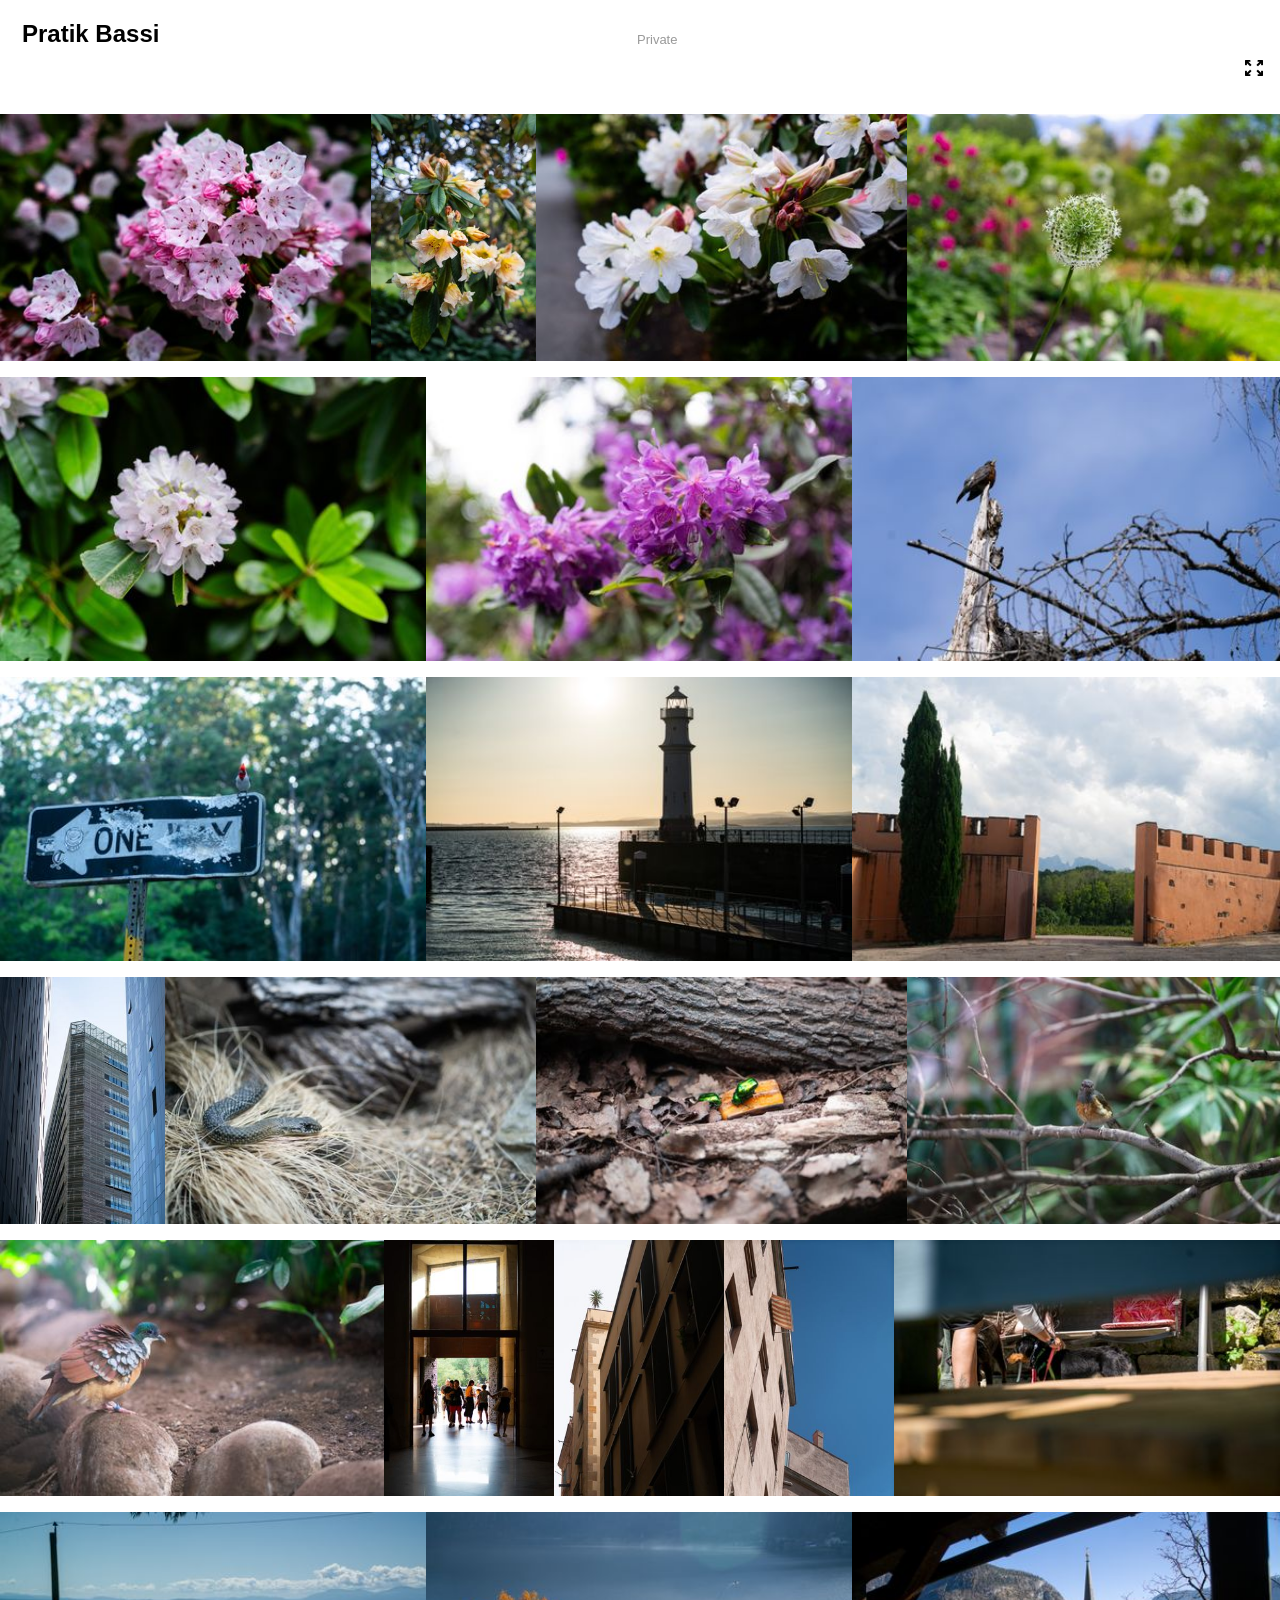
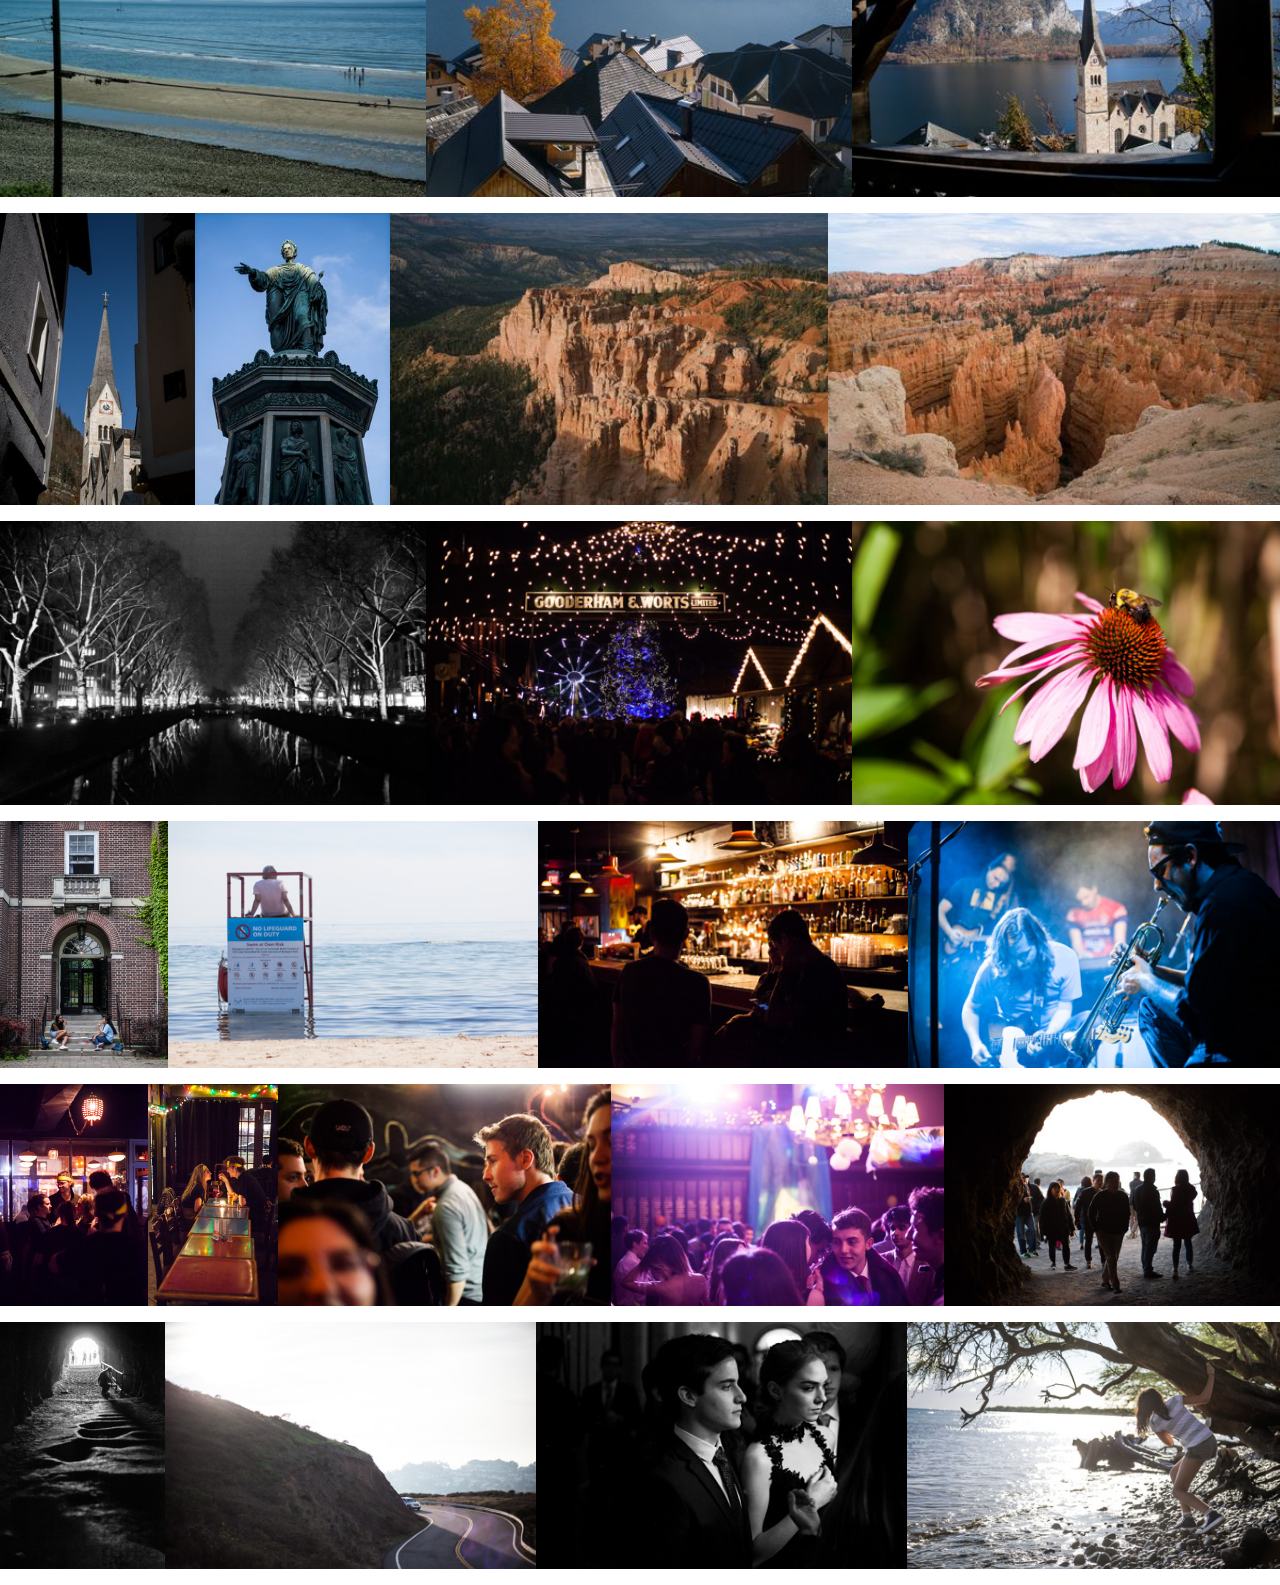
==== commit 88c47ce8: "added photos" ====
--- a/index.html
+++ b/index.html
@@ -155,6 +155,12 @@
                          {"id": "105914", "largeWidth": "1200", "largeHeight": "800", "exportFilename": "DSC01163", "title": "", "caption" : ""},
                          {"id": "105915", "largeWidth": "1200", "largeHeight": "800", "exportFilename": "DSC01183", "title": "", "caption" : ""},
                          {"id": "105916", "largeWidth": "1200", "largeHeight": "800", "exportFilename": "DSC09201", "title": "", "caption" : ""},
+                         {"id": "105917", "largeWidth": "1200", "largeHeight": "800", "exportFilename": "DSC09245", "title": "", "caption" : ""},
+                         {"id": "105918", "largeWidth": "1200", "largeHeight": "800", "exportFilename": "DSC09248", "title": "", "caption" : ""},
+                         {"id": "105919", "largeWidth": "1200", "largeHeight": "800", "exportFilename": "DSC09257", "title": "", "caption" : ""},
+                         {"id": "105920", "largeWidth": "1200", "largeHeight": "800", "exportFilename": "DSC09259", "title": "", "caption" : ""},
+                         {"id": "105921", "largeWidth": "800", "largeHeight": "1200", "exportFilename": "DSC09260", "title": "", "caption" : ""},
+                         {"id": "105922", "largeWidth": "1200", "largeHeight": "800", "exportFilename": "DSC09280", "title": "", "caption" : ""},
                                     ]        </script>
         <script src="//ajax.googleapis.com/ajax/libs/jquery/1.10.2/jquery.min.js"></script>
         <script>window.jQuery || document.write('<script src="assets/js/libs/jquery-1.10.2.min.js"><\/script>')</script>
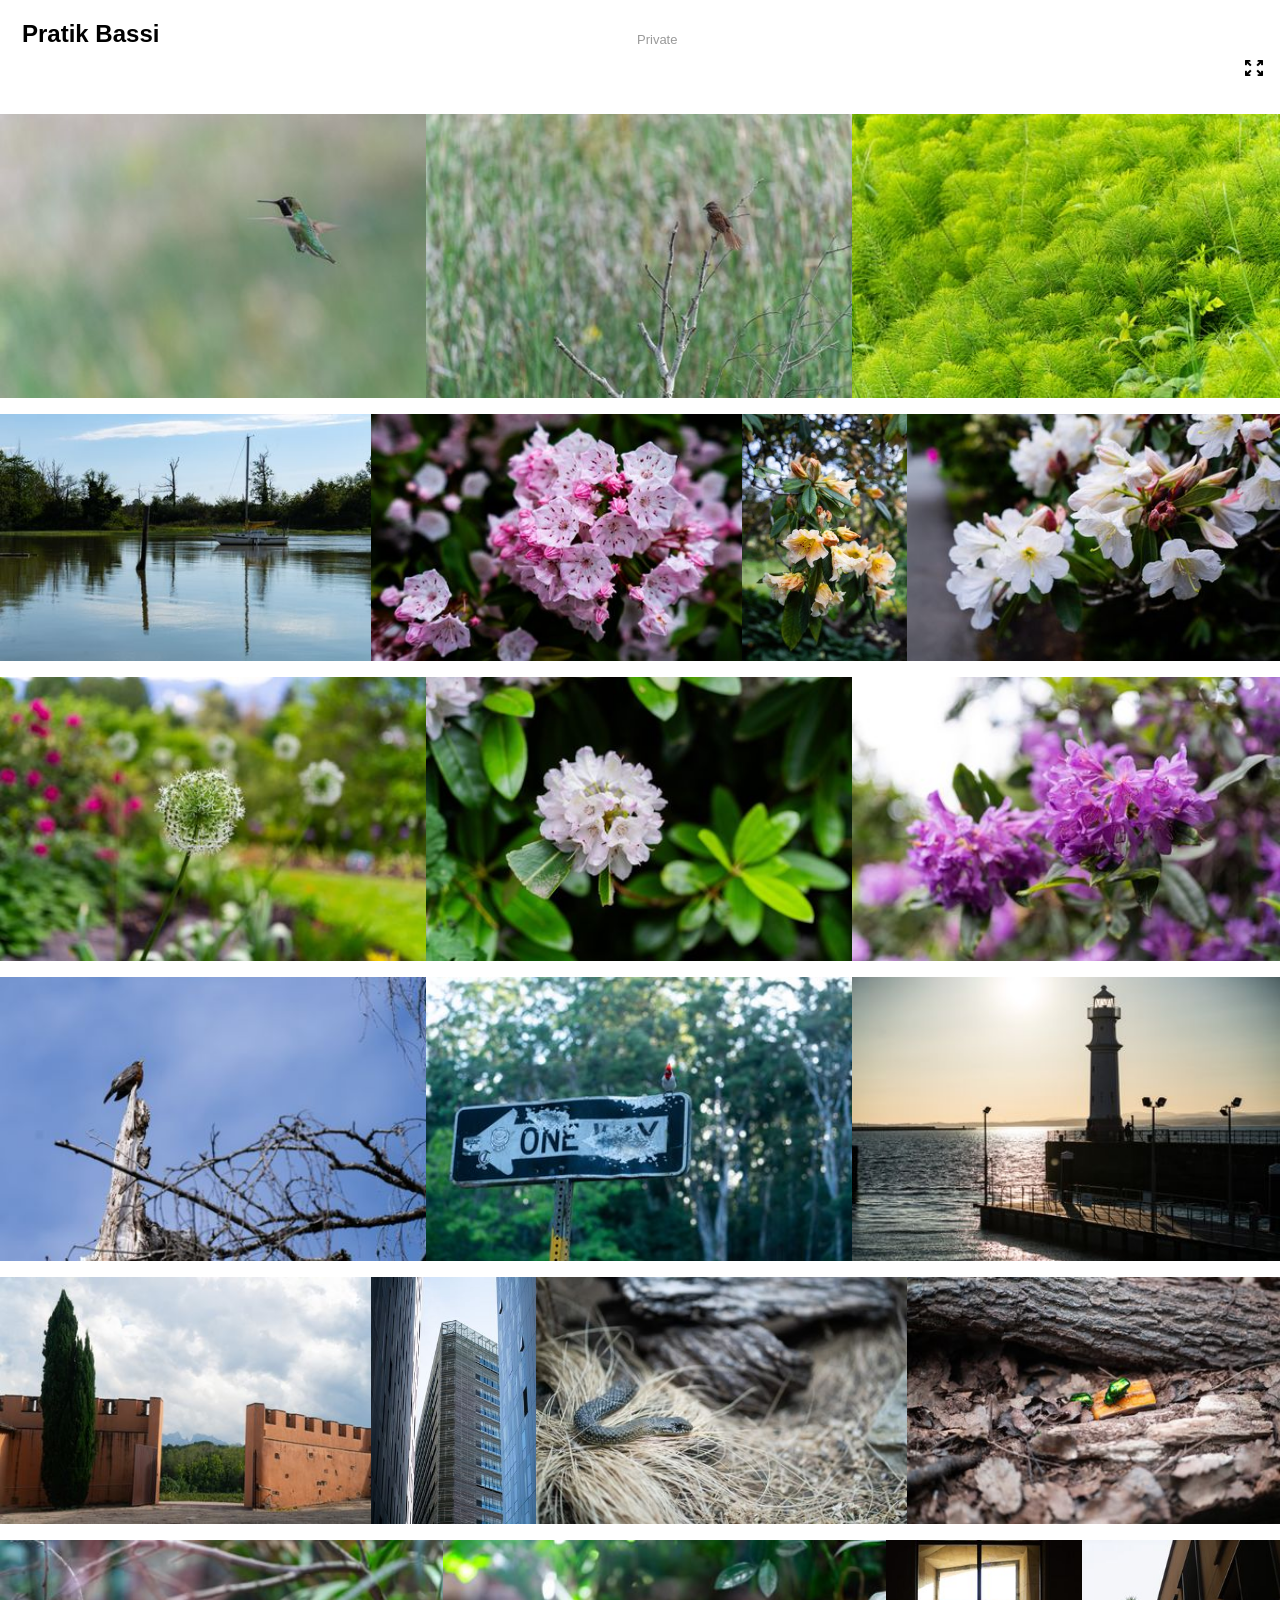
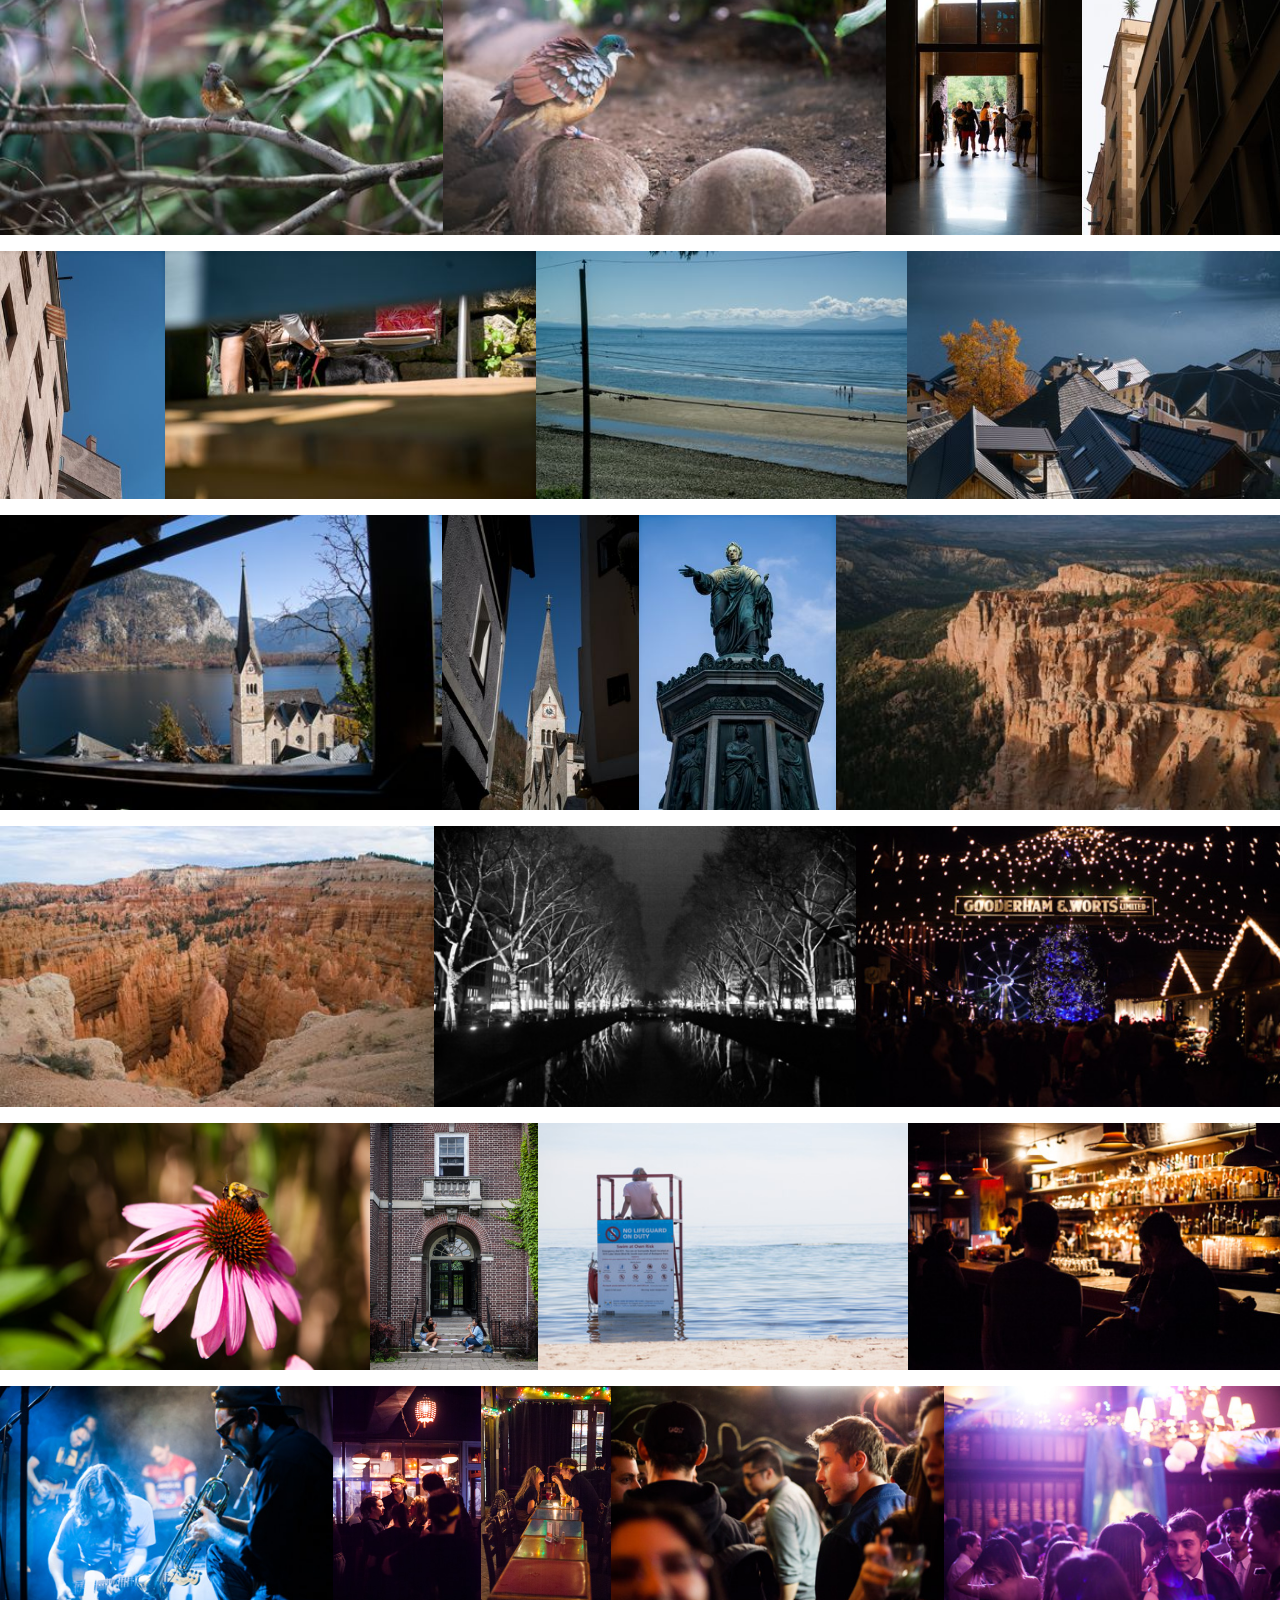
==== commit 5b4e1e25: "files added" ====
--- a/index.html
+++ b/index.html
@@ -161,6 +161,10 @@
                          {"id": "105920", "largeWidth": "1200", "largeHeight": "800", "exportFilename": "DSC09259", "title": "", "caption" : ""},
                          {"id": "105921", "largeWidth": "800", "largeHeight": "1200", "exportFilename": "DSC09260", "title": "", "caption" : ""},
                          {"id": "105922", "largeWidth": "1200", "largeHeight": "800", "exportFilename": "DSC09280", "title": "", "caption" : ""},
+                         {"id": "105923", "largeWidth": "1200", "largeHeight": "800", "exportFilename": "DSC09293", "title": "", "caption" : ""},
+                         {"id": "105924", "largeWidth": "1200", "largeHeight": "800", "exportFilename": "DSC09334", "title": "", "caption" : ""},
+                         {"id": "105925", "largeWidth": "1200", "largeHeight": "800", "exportFilename": "DSC09351", "title": "", "caption" : ""},
+                         {"id": "105926", "largeWidth": "1200", "largeHeight": "800", "exportFilename": "DSC09352", "title": "", "caption" : ""},
                                     ]        </script>
         <script src="//ajax.googleapis.com/ajax/libs/jquery/1.10.2/jquery.min.js"></script>
         <script>window.jQuery || document.write('<script src="assets/js/libs/jquery-1.10.2.min.js"><\/script>')</script>
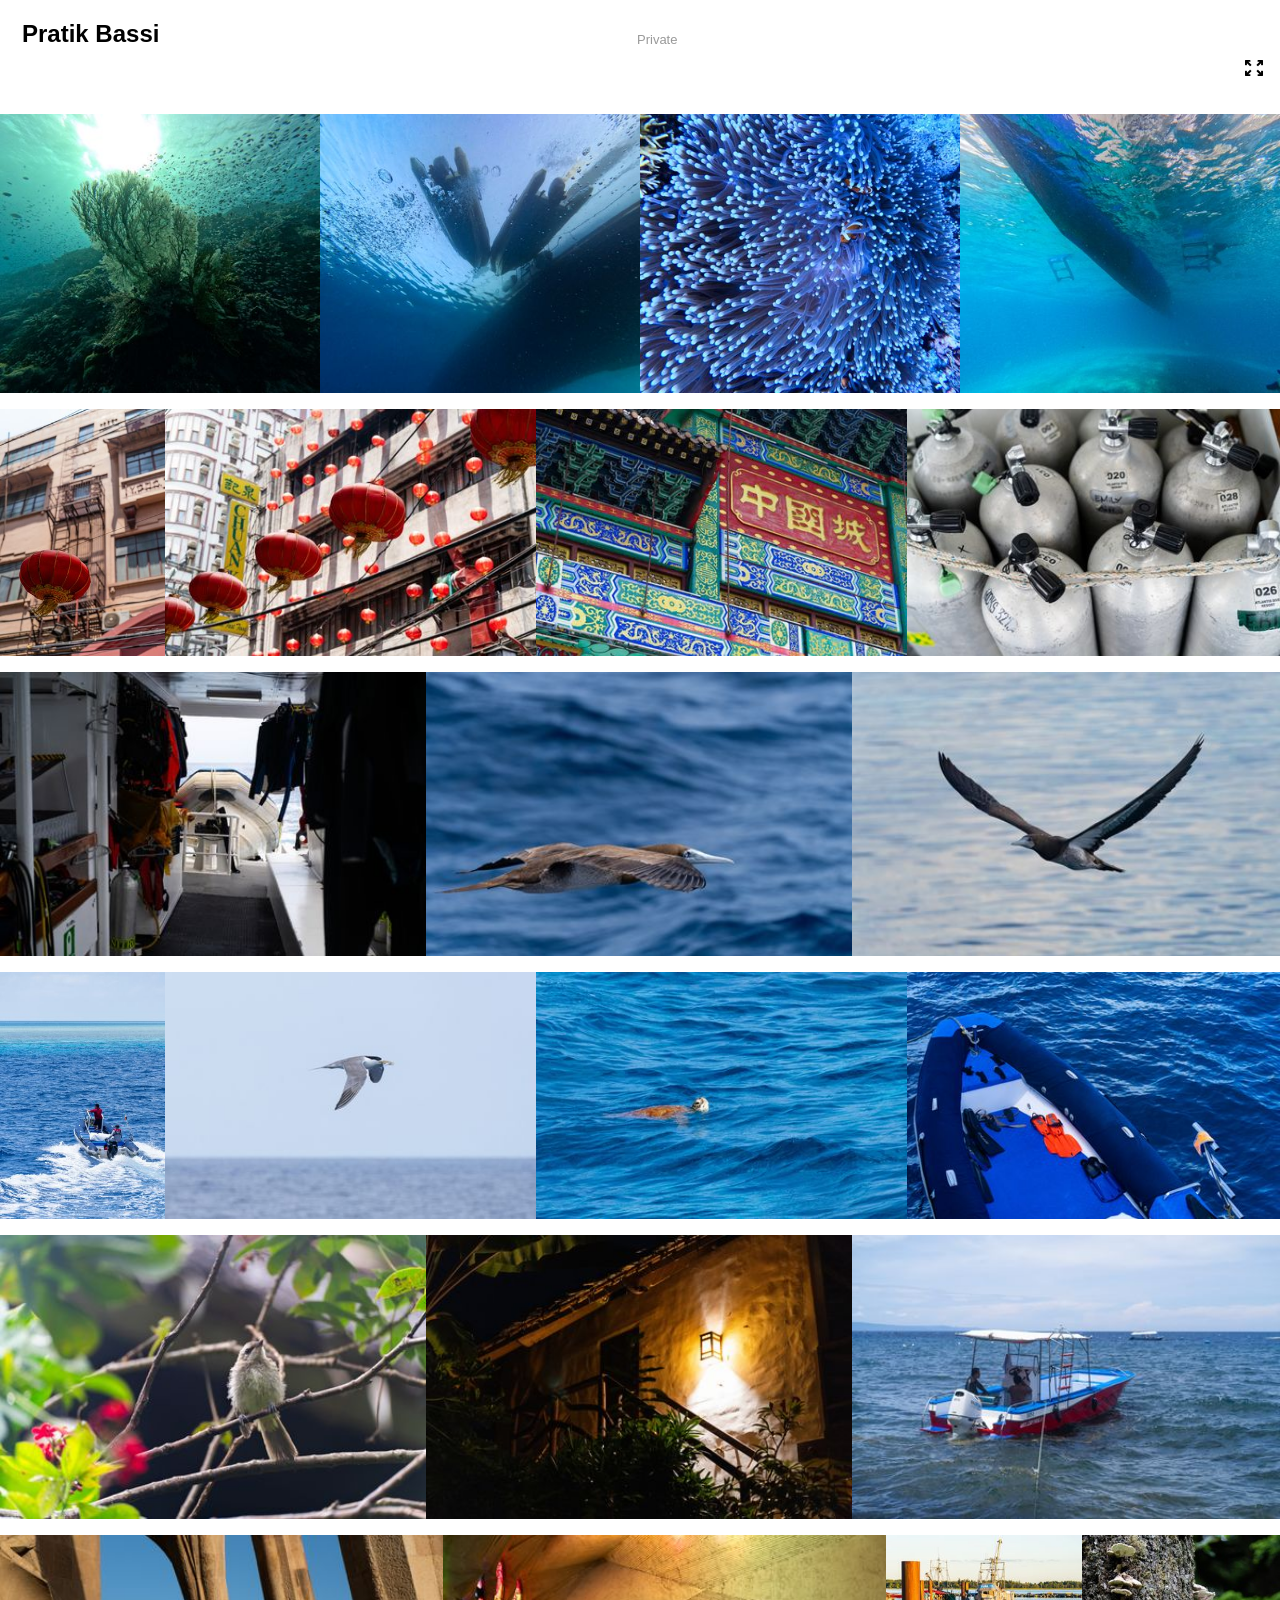
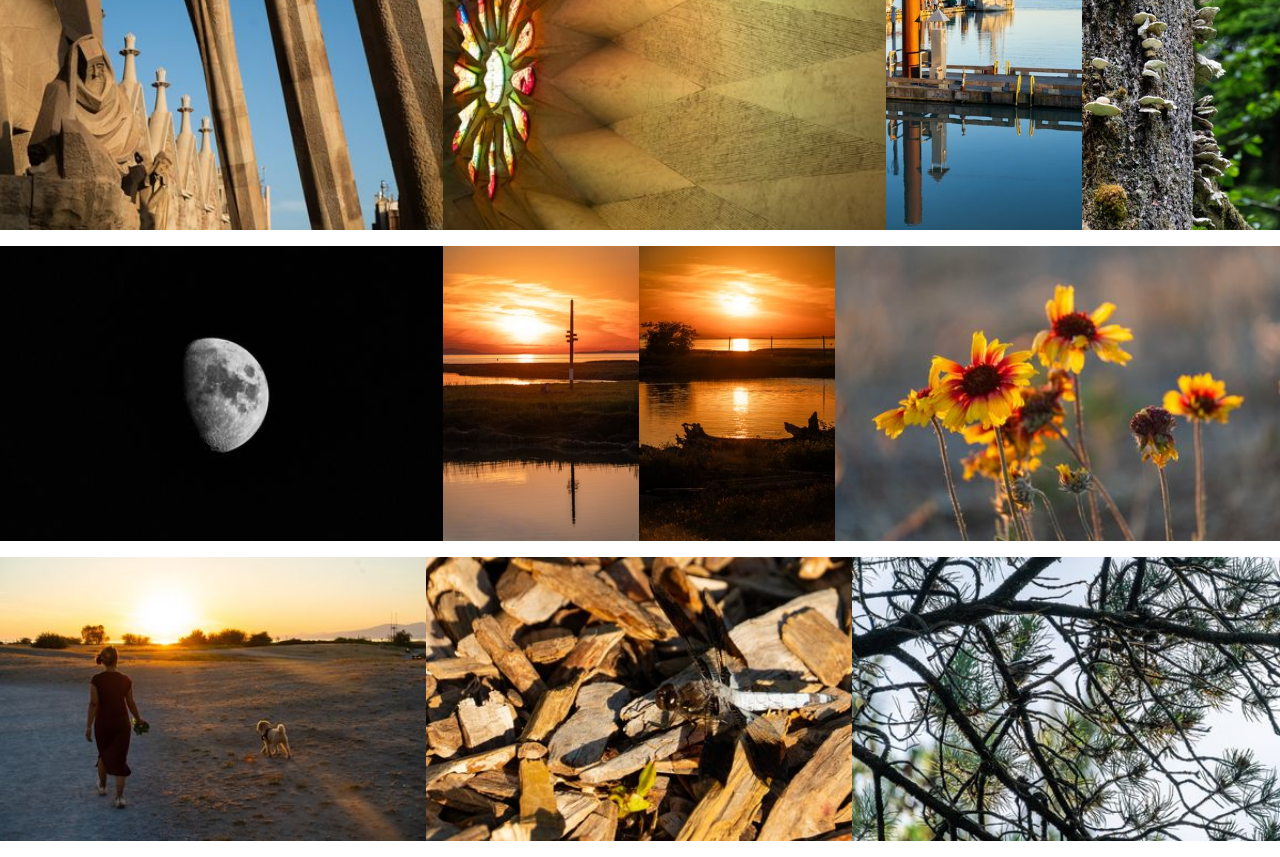
==== commit 2aefa3c5: "added photos" ====
--- a/index.html
+++ b/index.html
@@ -58,6 +58,7 @@
                 <div id="thumbnailContainer">
             <div class="thumbnails"></div>
         </div>
+        <div id="thumbnailLoadingIndicator" class="thumbnail-loading" aria-live="polite">Loading more photos...</div>
         <div id="loupeContainer" class="show-corners">
             <div class="background"></div>
             <div class="image-container"></div>    
@@ -165,6 +166,39 @@
                          {"id": "105924", "largeWidth": "1200", "largeHeight": "800", "exportFilename": "DSC09334", "title": "", "caption" : ""},
                          {"id": "105925", "largeWidth": "1200", "largeHeight": "800", "exportFilename": "DSC09351", "title": "", "caption" : ""},
                          {"id": "105926", "largeWidth": "1200", "largeHeight": "800", "exportFilename": "DSC09352", "title": "", "caption" : ""},
+                         {"id": "105927", "largeWidth": "800", "largeHeight": "1200", "exportFilename": "DSC00029", "title": "", "caption" : ""},
+                         {"id": "105928", "largeWidth": "1200", "largeHeight": "800", "exportFilename": "DSC00090", "title": "", "caption" : ""},
+                         {"id": "105929", "largeWidth": "1200", "largeHeight": "800", "exportFilename": "DSC00128", "title": "", "caption" : ""},
+                         {"id": "105930", "largeWidth": "800", "largeHeight": "1200", "exportFilename": "DSC00159", "title": "", "caption" : ""},
+                         {"id": "105931", "largeWidth": "1200", "largeHeight": "800", "exportFilename": "DSC00174", "title": "", "caption" : ""},
+                         {"id": "105932", "largeWidth": "1200", "largeHeight": "800", "exportFilename": "DSC00177", "title": "", "caption" : ""},
+                         {"id": "105933", "largeWidth": "1200", "largeHeight": "800", "exportFilename": "DSC00202", "title": "", "caption" : ""},
+                         {"id": "105934", "largeWidth": "1200", "largeHeight": "800", "exportFilename": "DSC00208", "title": "", "caption" : ""},
+                         {"id": "105935", "largeWidth": "800", "largeHeight": "1200", "exportFilename": "DSC00211", "title": "", "caption" : ""},
+                         {"id": "105936", "largeWidth": "800", "largeHeight": "1200", "exportFilename": "DSC00214", "title": "", "caption" : ""},
+                         {"id": "105937", "largeWidth": "1200", "largeHeight": "800", "exportFilename": "DSC00216", "title": "", "caption" : ""},
+                         {"id": "105938", "largeWidth": "800", "largeHeight": "1200", "exportFilename": "DSC00234", "title": "", "caption" : ""},
+                         {"id": "105939", "largeWidth": "800", "largeHeight": "1200", "exportFilename": "DSC00312", "title": "", "caption" : ""},
+                         {"id": "105940", "largeWidth": "1200", "largeHeight": "800", "exportFilename": "DSC00933", "title": "", "caption" : ""},
+                         {"id": "105941", "largeWidth": "1200", "largeHeight": "800", "exportFilename": "DSC00989", "title": "", "caption" : ""},
+                         {"id": "105942", "largeWidth": "1200", "largeHeight": "800", "exportFilename": "DSC09373", "title": "", "caption" : ""},
+                         {"id": "105943", "largeWidth": "1200", "largeHeight": "800", "exportFilename": "DSC09392", "title": "", "caption" : ""},
+                         {"id": "105944", "largeWidth": "1200", "largeHeight": "800", "exportFilename": "DSC09435", "title": "", "caption" : ""},
+                         {"id": "105945", "largeWidth": "1200", "largeHeight": "800", "exportFilename": "DSC09490", "title": "", "caption" : ""},
+                         {"id": "105946", "largeWidth": "1200", "largeHeight": "800", "exportFilename": "DSC09659", "title": "", "caption" : ""},
+                         {"id": "105947", "largeWidth": "1200", "largeHeight": "800", "exportFilename": "DSC09667", "title": "", "caption" : ""},
+                         {"id": "105948", "largeWidth": "800", "largeHeight": "1200", "exportFilename": "DSC09781", "title": "", "caption" : ""},
+                         {"id": "105949", "largeWidth": "1200", "largeHeight": "800", "exportFilename": "DSC09809", "title": "", "caption" : ""},
+                         {"id": "105950", "largeWidth": "1200", "largeHeight": "800", "exportFilename": "DSC09920", "title": "", "caption" : ""},
+                         {"id": "105951", "largeWidth": "1200", "largeHeight": "800", "exportFilename": "DSC09927", "title": "", "caption" : ""},
+                         {"id": "105952", "largeWidth": "1200", "largeHeight": "800", "exportFilename": "DSC09936", "title": "", "caption" : ""},
+                         {"id": "105953", "largeWidth": "1200", "largeHeight": "800", "exportFilename": "DSC09977", "title": "", "caption" : ""},
+                         {"id": "105954", "largeWidth": "1200", "largeHeight": "800", "exportFilename": "DSC09984", "title": "", "caption" : ""},
+                         {"id": "105955", "largeWidth": "800", "largeHeight": "1200", "exportFilename": "DSC09993", "title": "", "caption" : ""},
+                         {"id": "105956", "largeWidth": "1200", "largeHeight": "1050", "exportFilename": "GOPR0240", "title": "", "caption" : ""},
+                         {"id": "105957", "largeWidth": "1200", "largeHeight": "1050", "exportFilename": "GOPR0306", "title": "", "caption" : ""},
+                         {"id": "105958", "largeWidth": "1200", "largeHeight": "1050", "exportFilename": "GOPR0489", "title": "", "caption" : ""},
+                         {"id": "105959", "largeWidth": "1200", "largeHeight": "1050", "exportFilename": "GOPR0692", "title": "", "caption" : ""},
                                     ]        </script>
         <script src="//ajax.googleapis.com/ajax/libs/jquery/1.10.2/jquery.min.js"></script>
         <script>window.jQuery || document.write('<script src="assets/js/libs/jquery-1.10.2.min.js"><\/script>')</script>
--- a/assets/css/main.css
+++ b/assets/css/main.css
@@ -269,6 +269,48 @@
     box-sizing: border-box;
     overflow: hidden;
     font-size: 0;
+}
+
+.thumbnail-loading {
+    display: none;
+    position: fixed;
+    bottom: 16px;
+    left: 50%;
+    z-index: 4;
+    padding: 10px 16px;
+    margin: 0;
+    font-size: 13px;
+    line-height: 1.4;
+    color: #000000;
+    background-color: rgba(255, 255, 255, 0.95);
+    border: 1px solid #cccccc;
+    border-radius: 20px;
+    box-shadow: 0 2px 8px rgba(0, 0, 0, 0.12);
+    transform: translateX(-50%);
+    pointer-events: none;
+}
+
+.thumbnail-loading.is-visible {
+    display: block;
+}
+
+.thumbnail-loading::before {
+    content: "";
+    display: inline-block;
+    width: 12px;
+    height: 12px;
+    margin-right: 8px;
+    border: 2px solid #cccccc;
+    border-top-color: #000000;
+    border-radius: 50%;
+    vertical-align: -2px;
+    animation: thumbnail-loading-spin 0.8s linear infinite;
+}
+
+@keyframes thumbnail-loading-spin {
+    to {
+        transform: rotate(360deg);
+    }
 }
 
 .row-spacing-sm #thumbnailContainer {
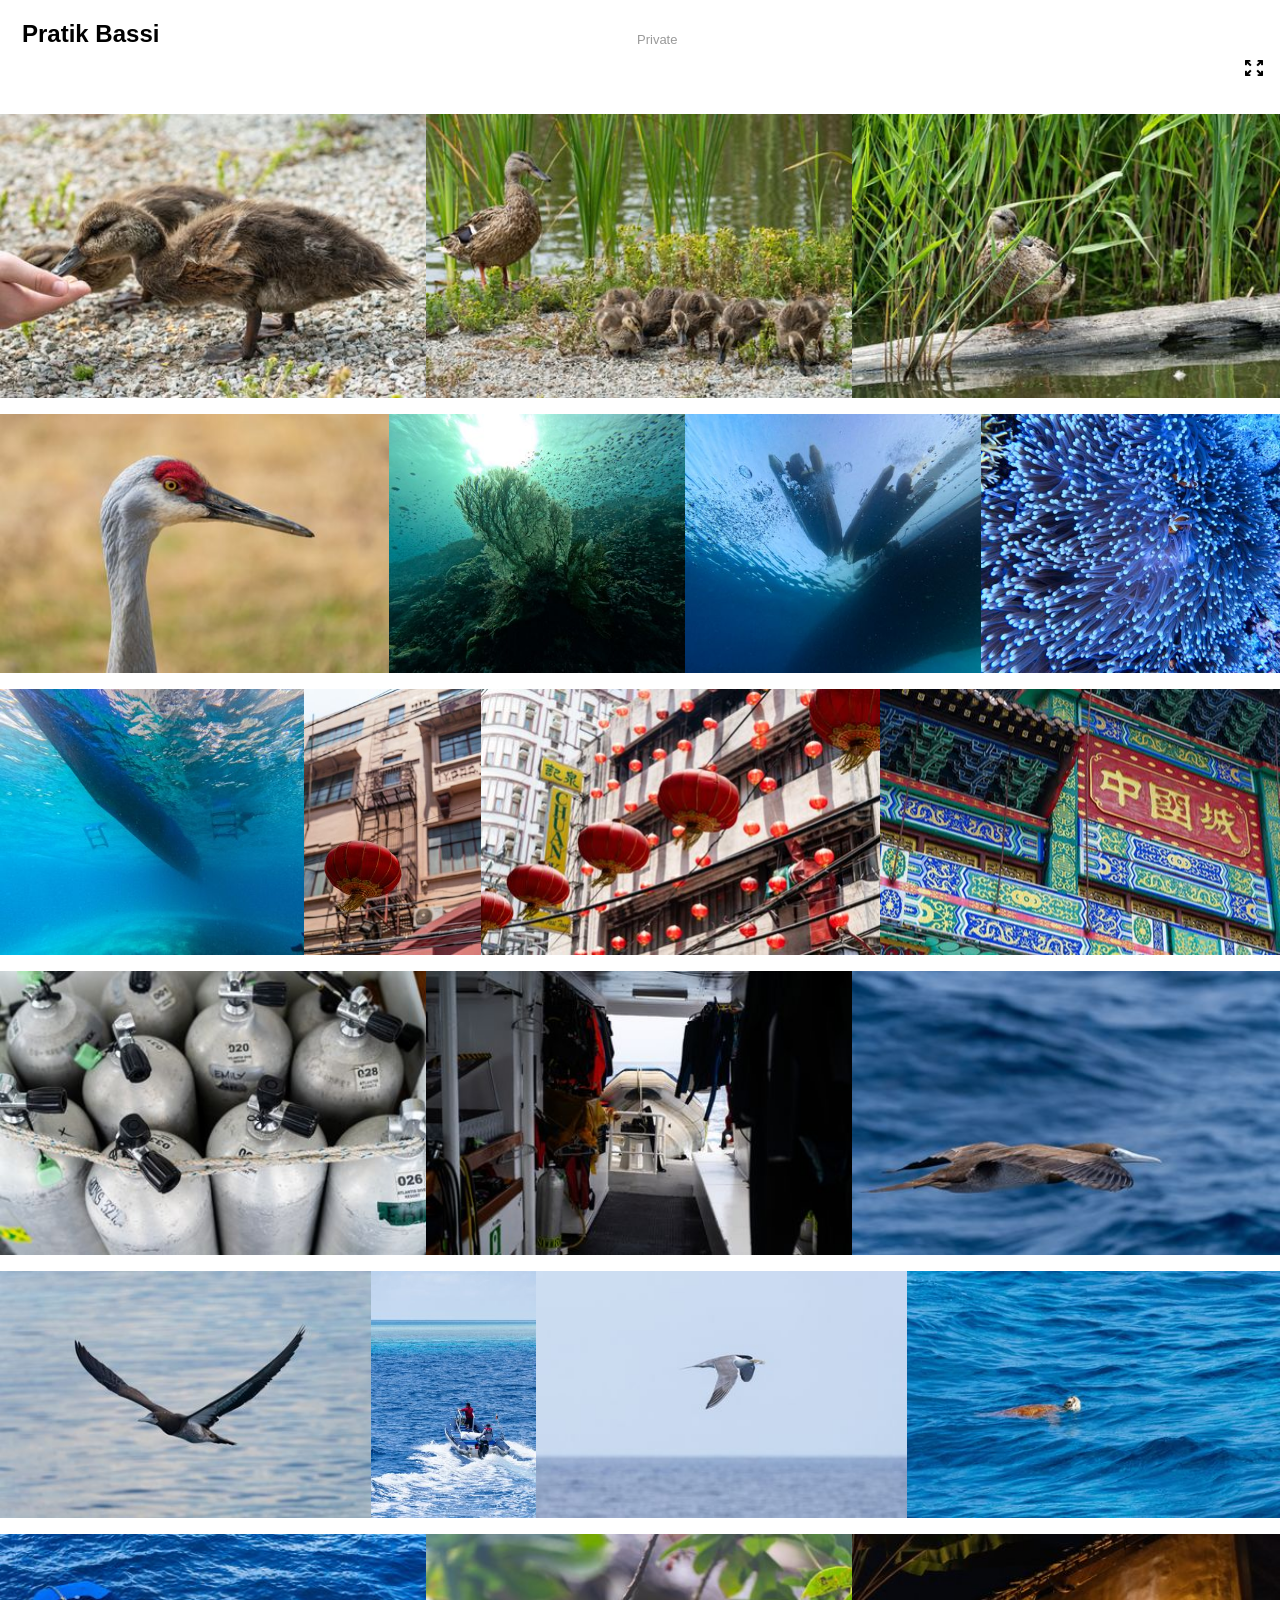
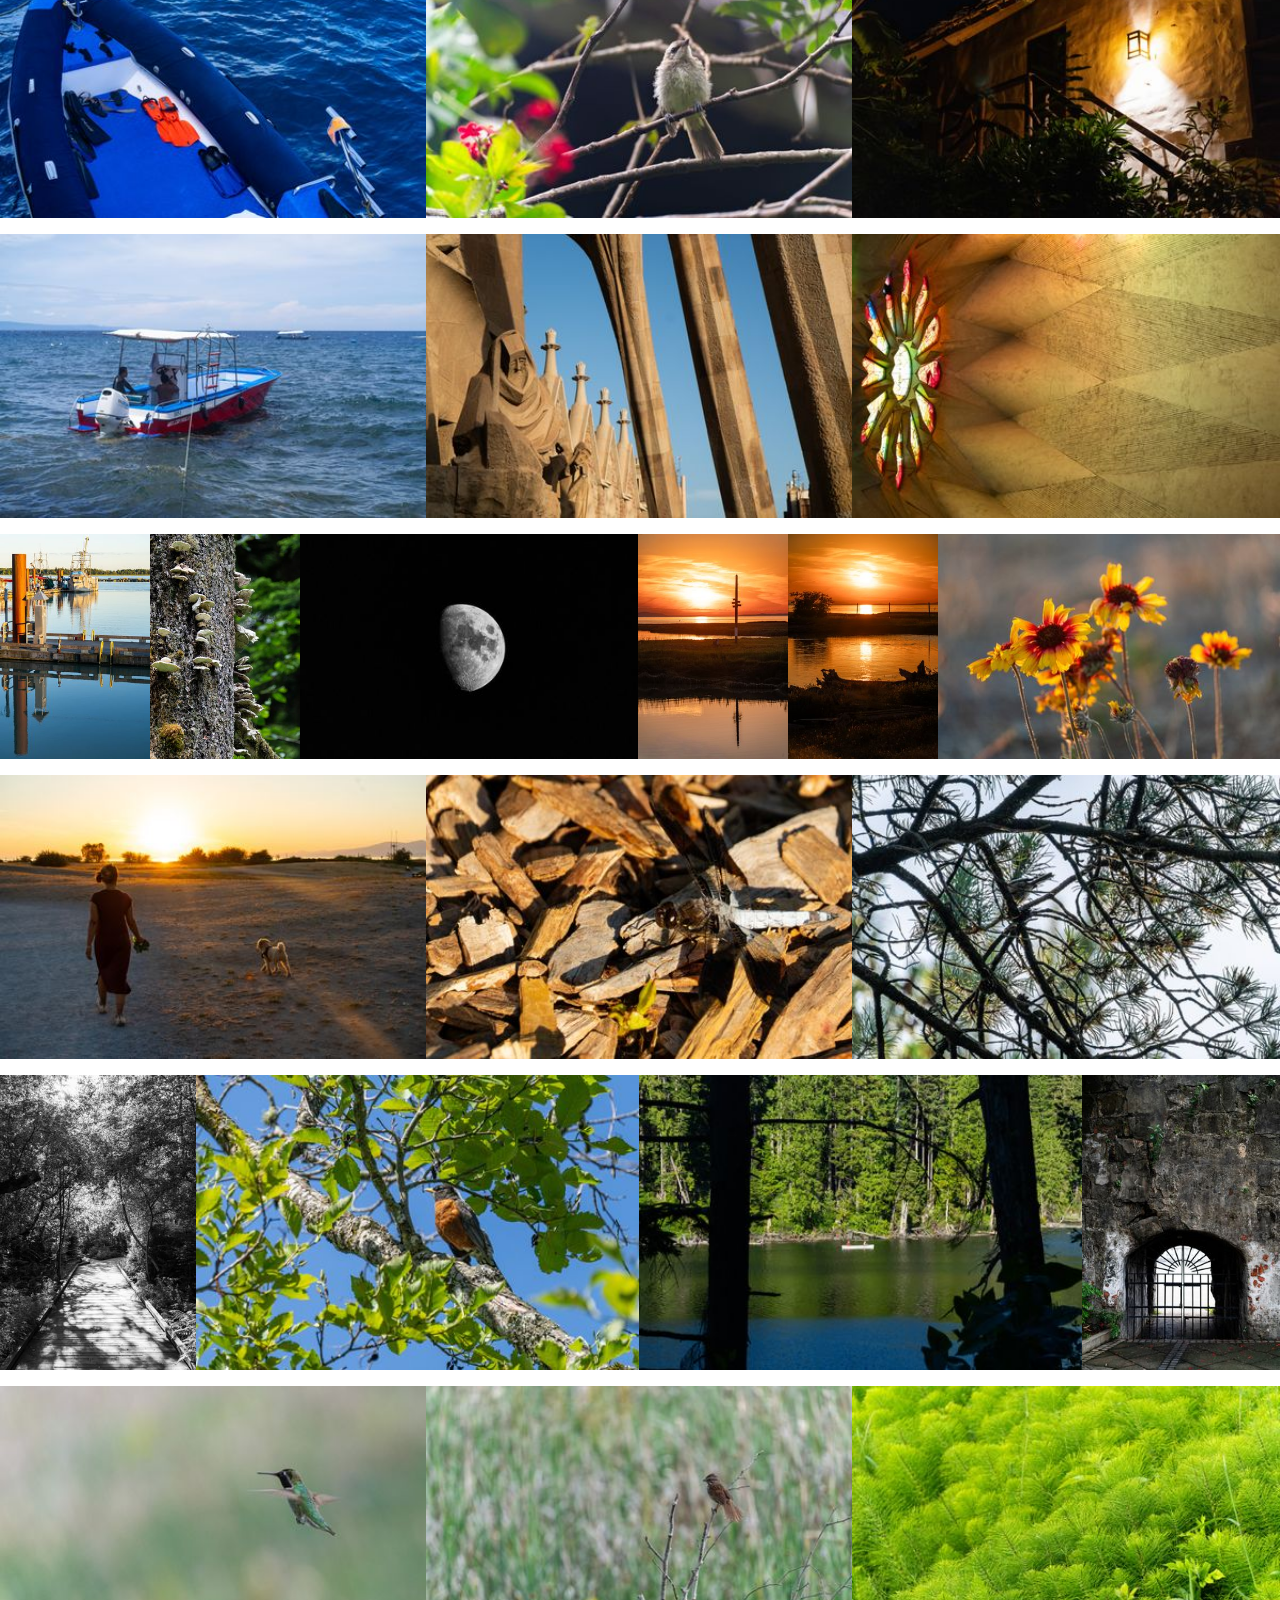
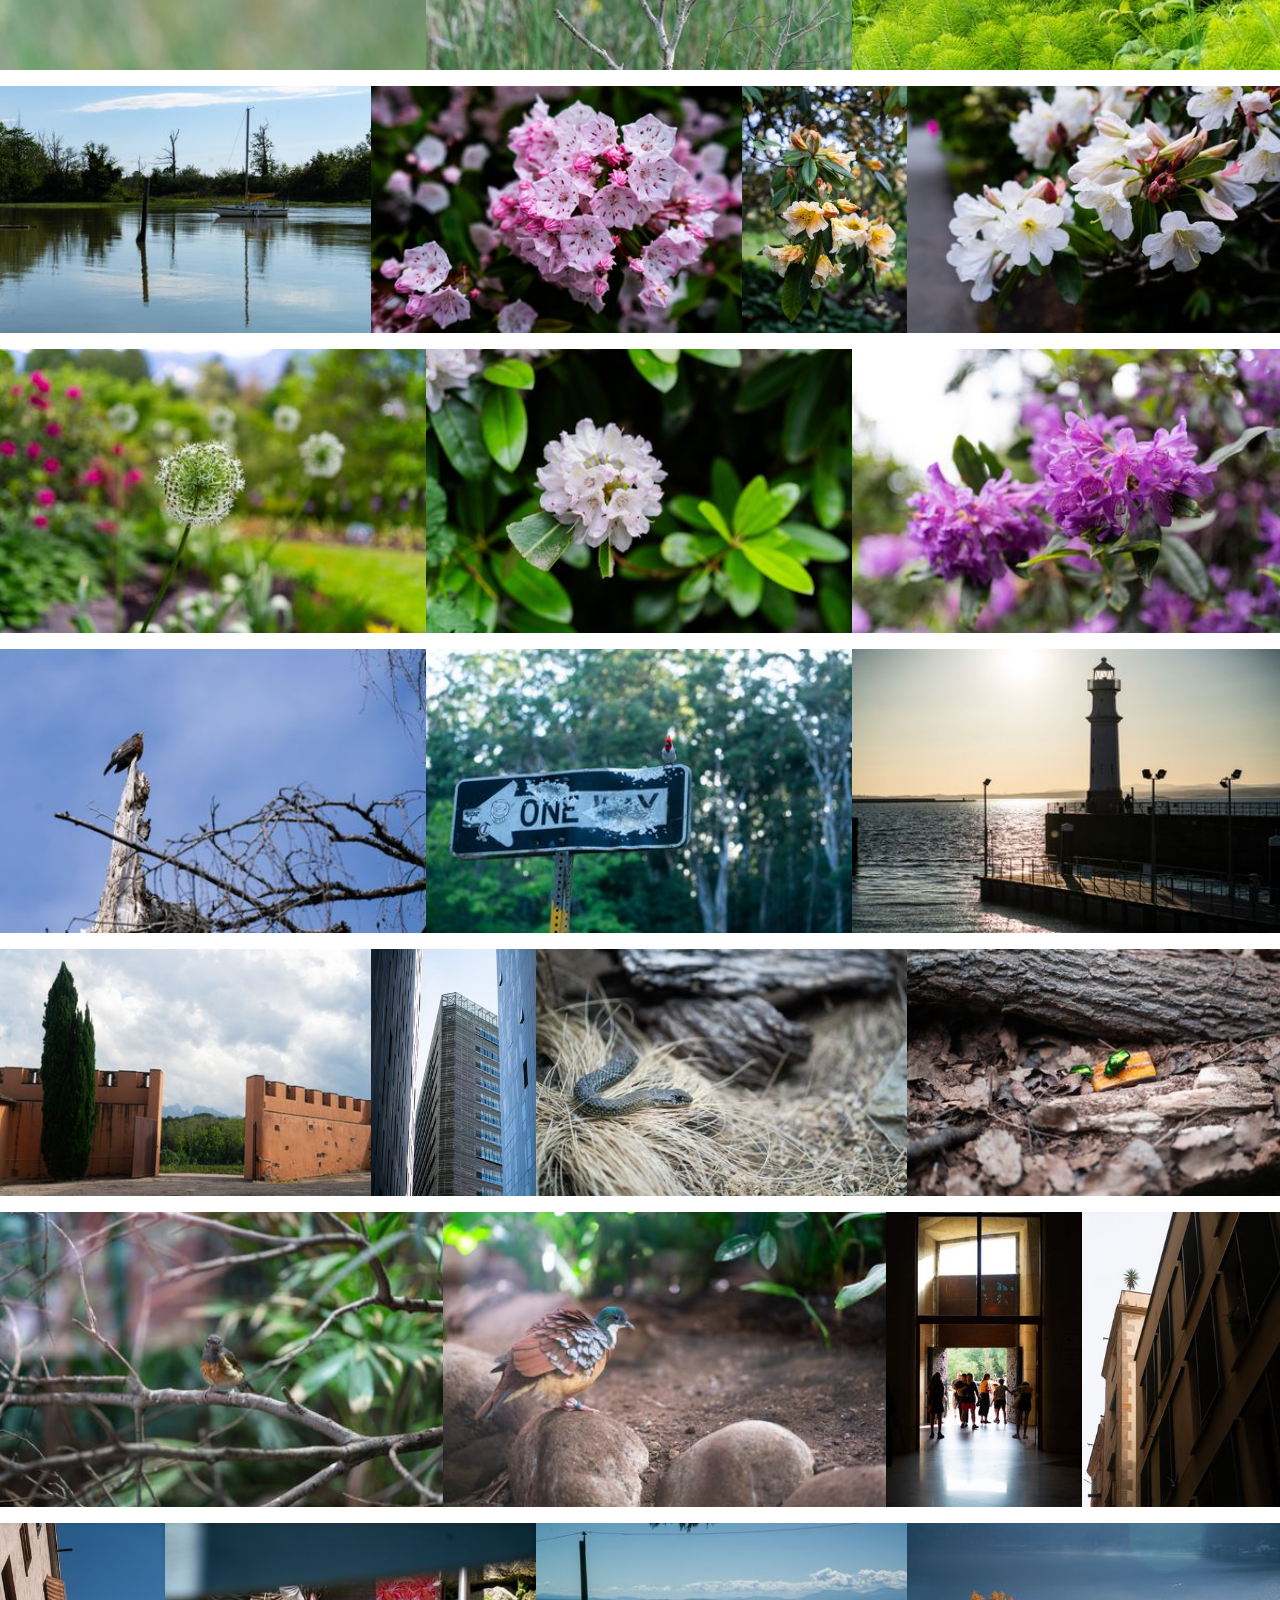
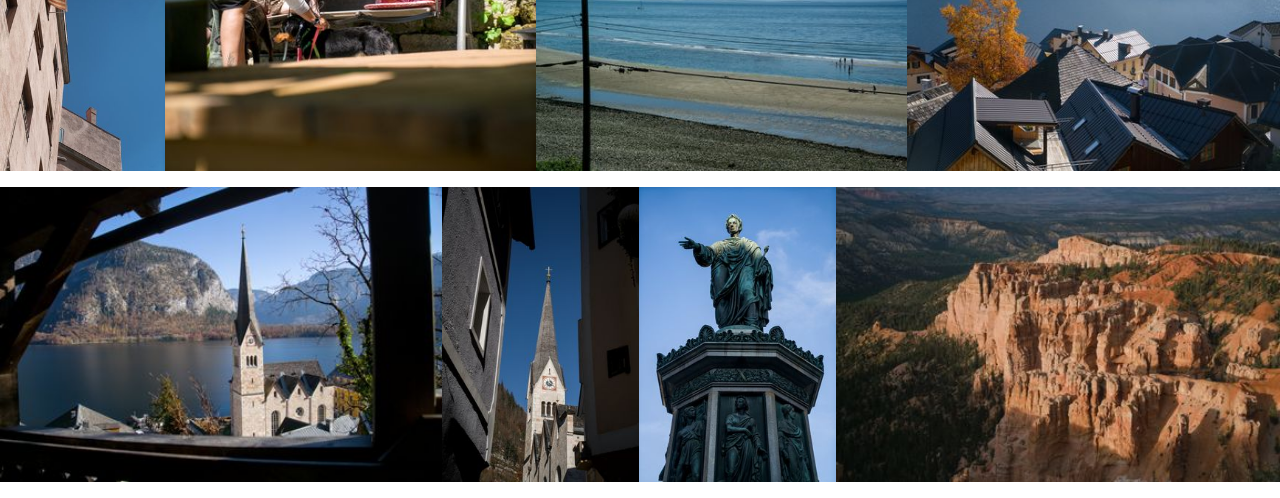
==== commit 9317d44f: "uploaded ducks" ====
--- a/index.html
+++ b/index.html
@@ -199,6 +199,10 @@
                          {"id": "105957", "largeWidth": "1200", "largeHeight": "1050", "exportFilename": "GOPR0306", "title": "", "caption" : ""},
                          {"id": "105958", "largeWidth": "1200", "largeHeight": "1050", "exportFilename": "GOPR0489", "title": "", "caption" : ""},
                          {"id": "105959", "largeWidth": "1200", "largeHeight": "1050", "exportFilename": "GOPR0692", "title": "", "caption" : ""},
+                         {"id": "105960", "largeWidth": "1200", "largeHeight": "800", "exportFilename": "DSC00334", "title": "", "caption" : ""},
+                         {"id": "105961", "largeWidth": "1200", "largeHeight": "800", "exportFilename": "DSC00440", "title": "", "caption" : ""},
+                         {"id": "105962", "largeWidth": "1200", "largeHeight": "800", "exportFilename": "DSC00445", "title": "", "caption" : ""},
+                         {"id": "105963", "largeWidth": "1200", "largeHeight": "800", "exportFilename": "DSC00474", "title": "", "caption" : ""},
                                     ]        </script>
         <script src="//ajax.googleapis.com/ajax/libs/jquery/1.10.2/jquery.min.js"></script>
         <script>window.jQuery || document.write('<script src="assets/js/libs/jquery-1.10.2.min.js"><\/script>')</script>
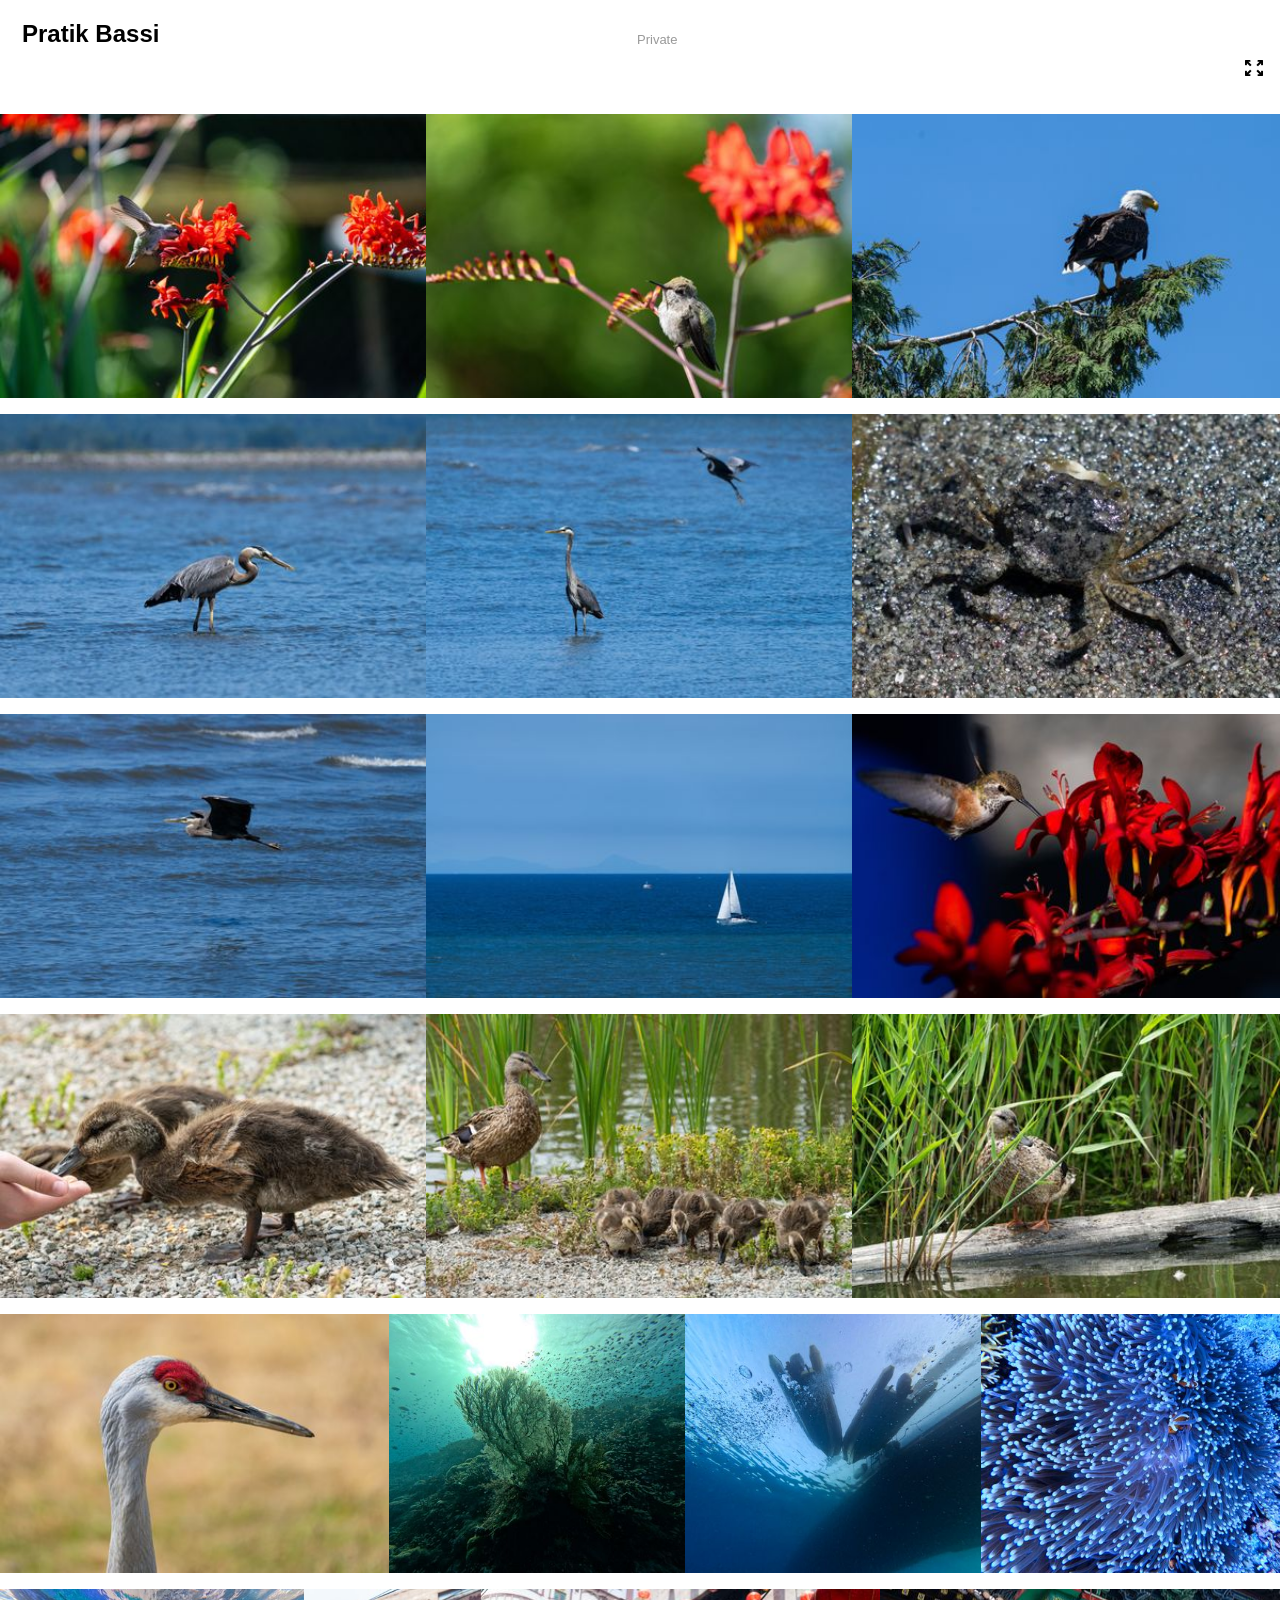
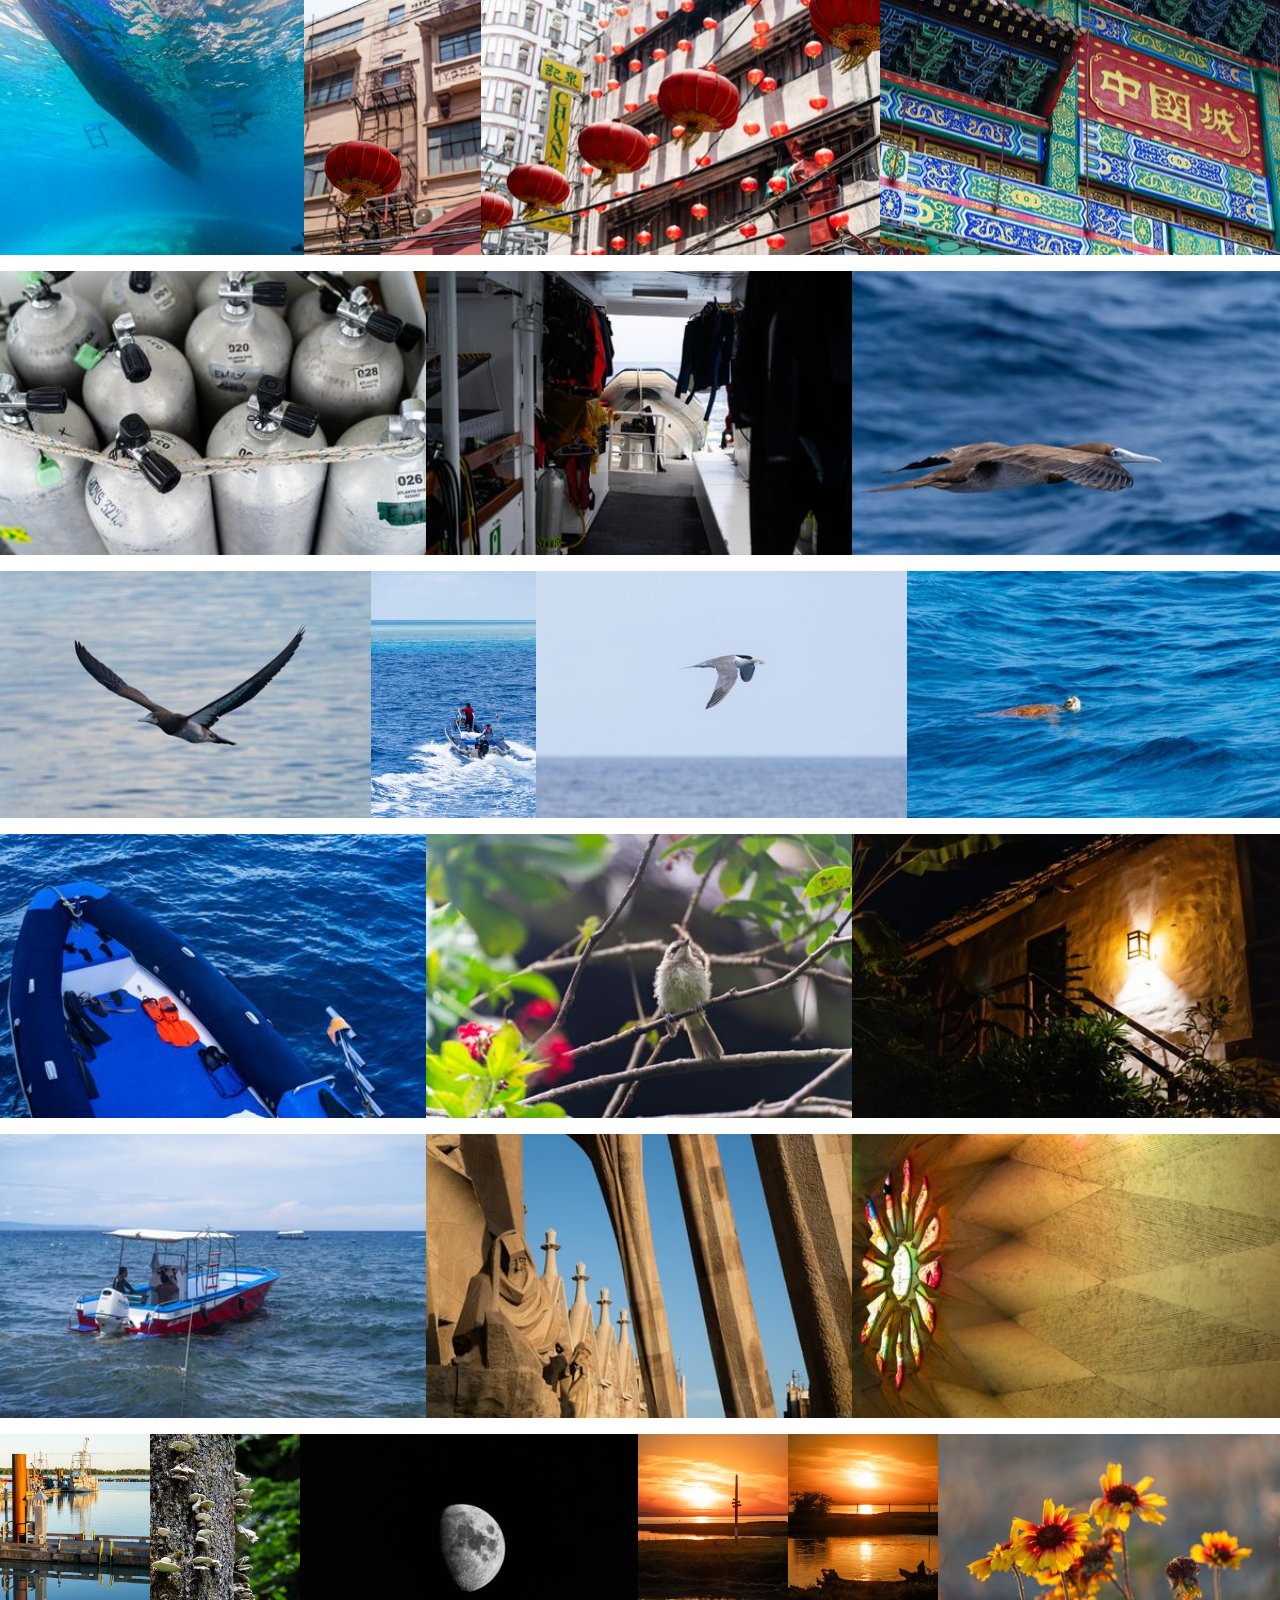
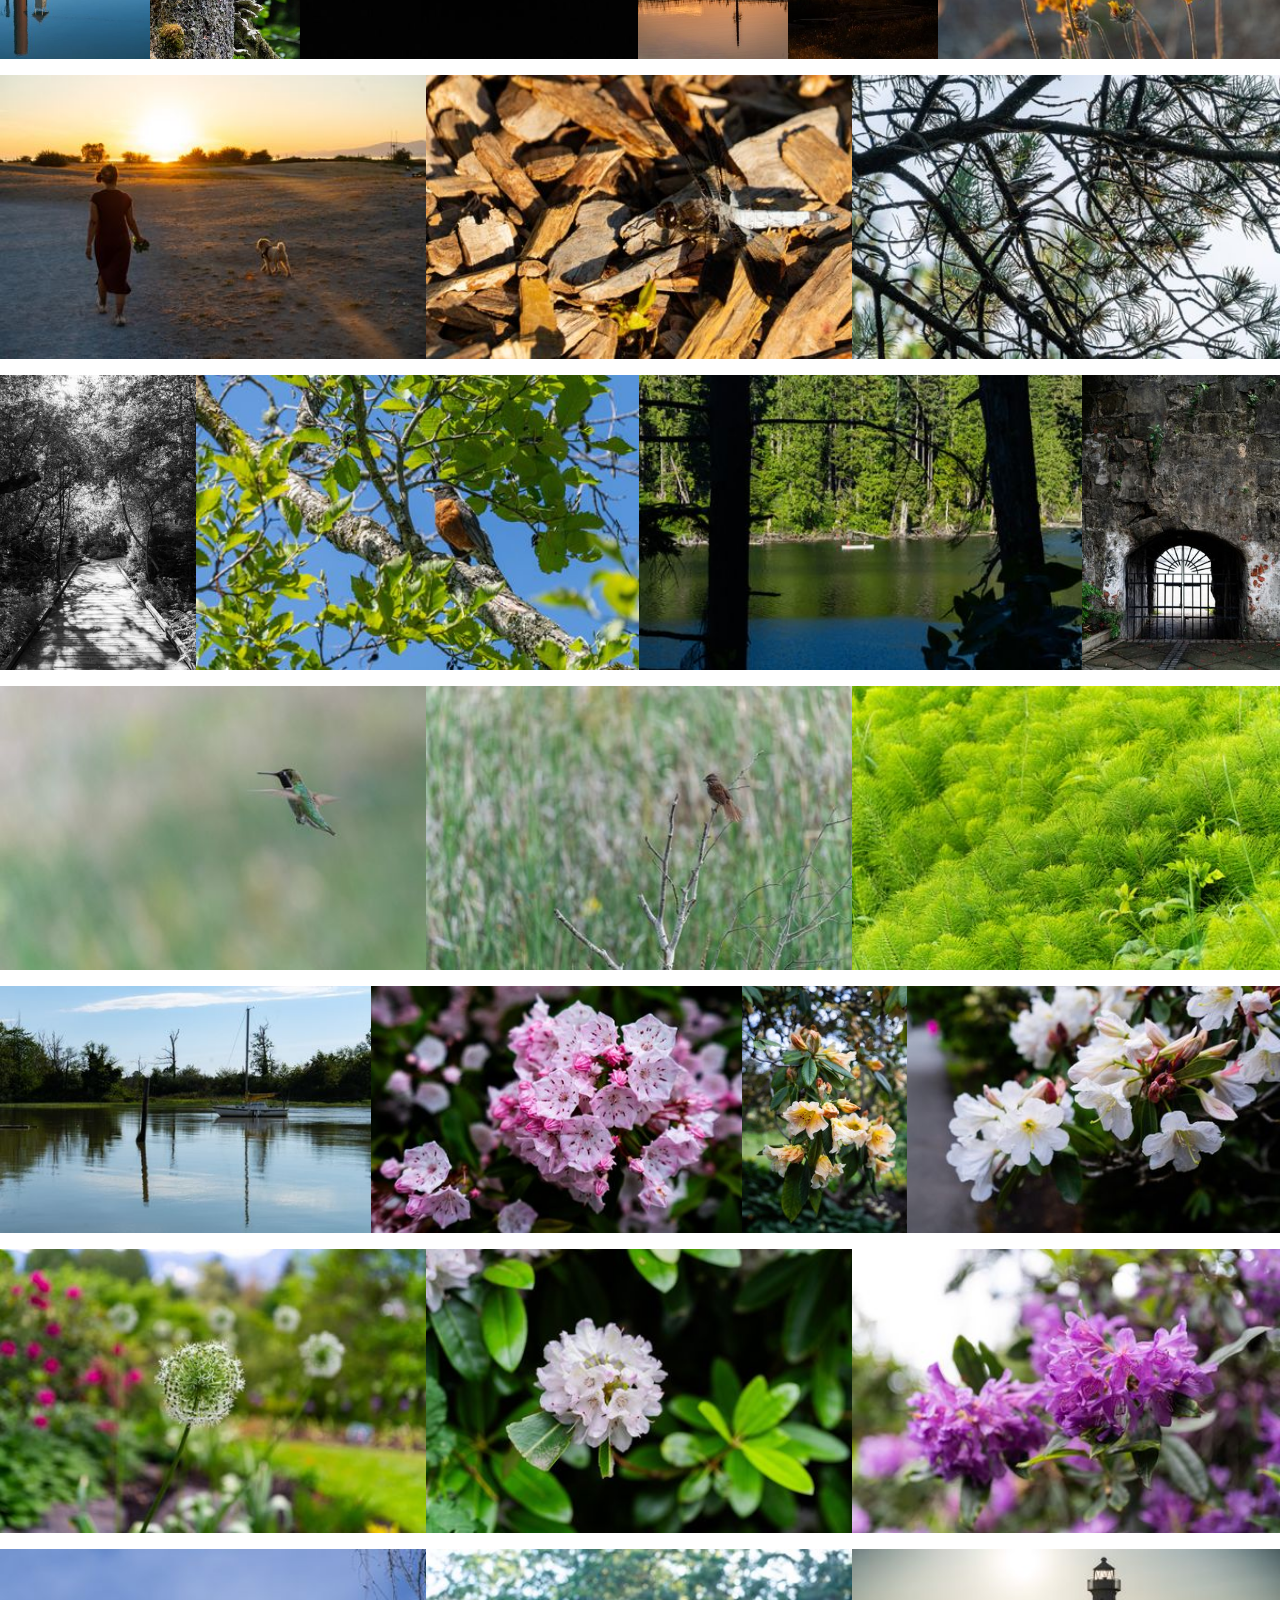
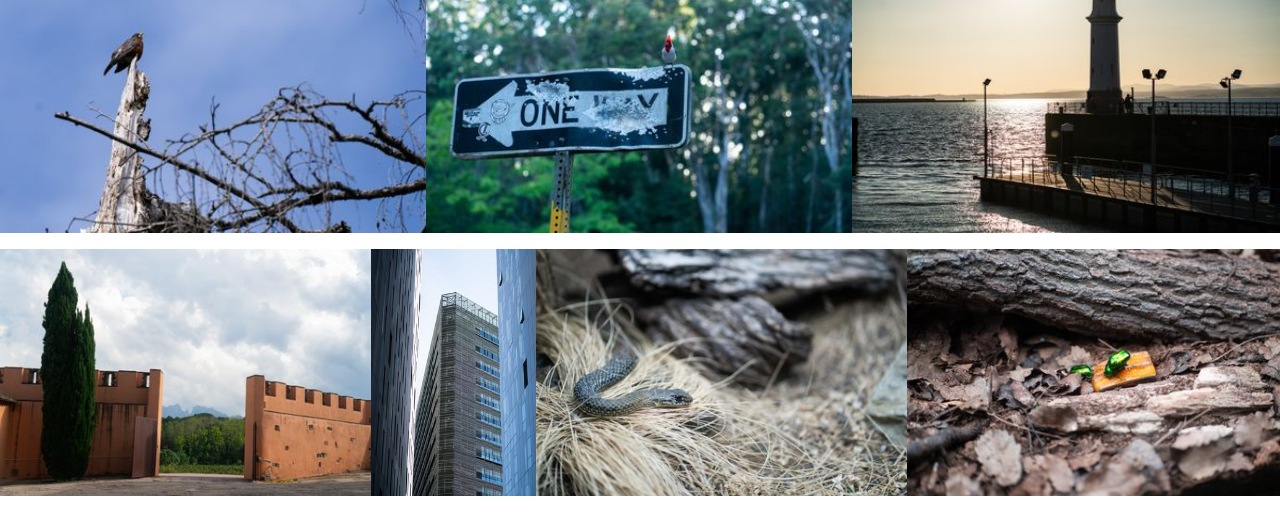
==== commit 7ad273e1: "added images" ====
--- a/index.html
+++ b/index.html
@@ -203,6 +203,15 @@
                          {"id": "105961", "largeWidth": "1200", "largeHeight": "800", "exportFilename": "DSC00440", "title": "", "caption" : ""},
                          {"id": "105962", "largeWidth": "1200", "largeHeight": "800", "exportFilename": "DSC00445", "title": "", "caption" : ""},
                          {"id": "105963", "largeWidth": "1200", "largeHeight": "800", "exportFilename": "DSC00474", "title": "", "caption" : ""},
+                         {"id": "105964", "largeWidth": "1200", "largeHeight": "800", "exportFilename": "DSC00715", "title": "", "caption" : ""},
+                         {"id": "105965", "largeWidth": "1200", "largeHeight": "800", "exportFilename": "DSC00734", "title": "", "caption" : ""},
+                         {"id": "105966", "largeWidth": "1200", "largeHeight": "800", "exportFilename": "DSC00741", "title": "", "caption" : ""},
+                         {"id": "105967", "largeWidth": "1200", "largeHeight": "800", "exportFilename": "DSC00770", "title": "", "caption" : ""},
+                         {"id": "105968", "largeWidth": "1200", "largeHeight": "800", "exportFilename": "DSC00778", "title": "", "caption" : ""},
+                         {"id": "105969", "largeWidth": "1200", "largeHeight": "800", "exportFilename": "DSC00800", "title": "", "caption" : ""},
+                         {"id": "105970", "largeWidth": "1200", "largeHeight": "800", "exportFilename": "DSC00869", "title": "", "caption" : ""},
+                         {"id": "105971", "largeWidth": "1200", "largeHeight": "800", "exportFilename": "DSC00960", "title": "", "caption" : ""},
+                         {"id": "105972", "largeWidth": "1200", "largeHeight": "800", "exportFilename": "DSC00977", "title": "", "caption" : ""},
                                     ]        </script>
         <script src="//ajax.googleapis.com/ajax/libs/jquery/1.10.2/jquery.min.js"></script>
         <script>window.jQuery || document.write('<script src="assets/js/libs/jquery-1.10.2.min.js"><\/script>')</script>
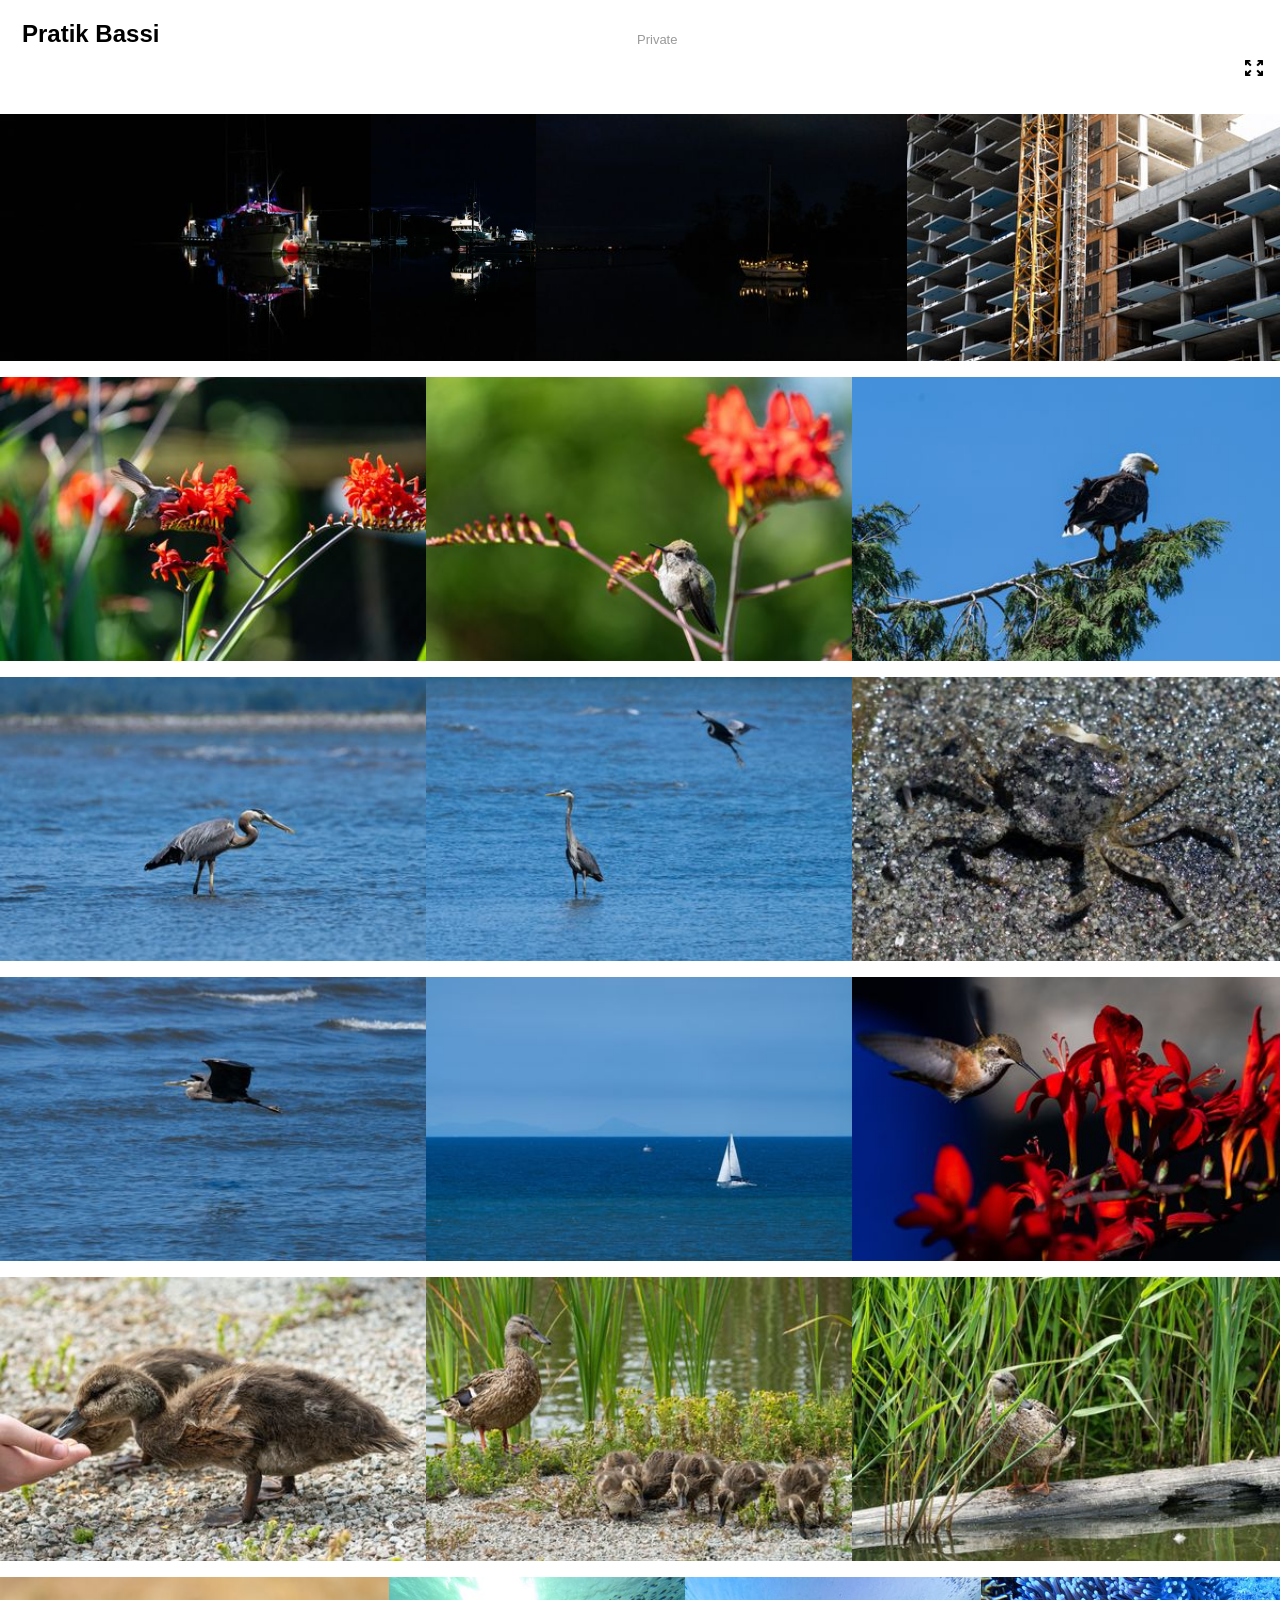
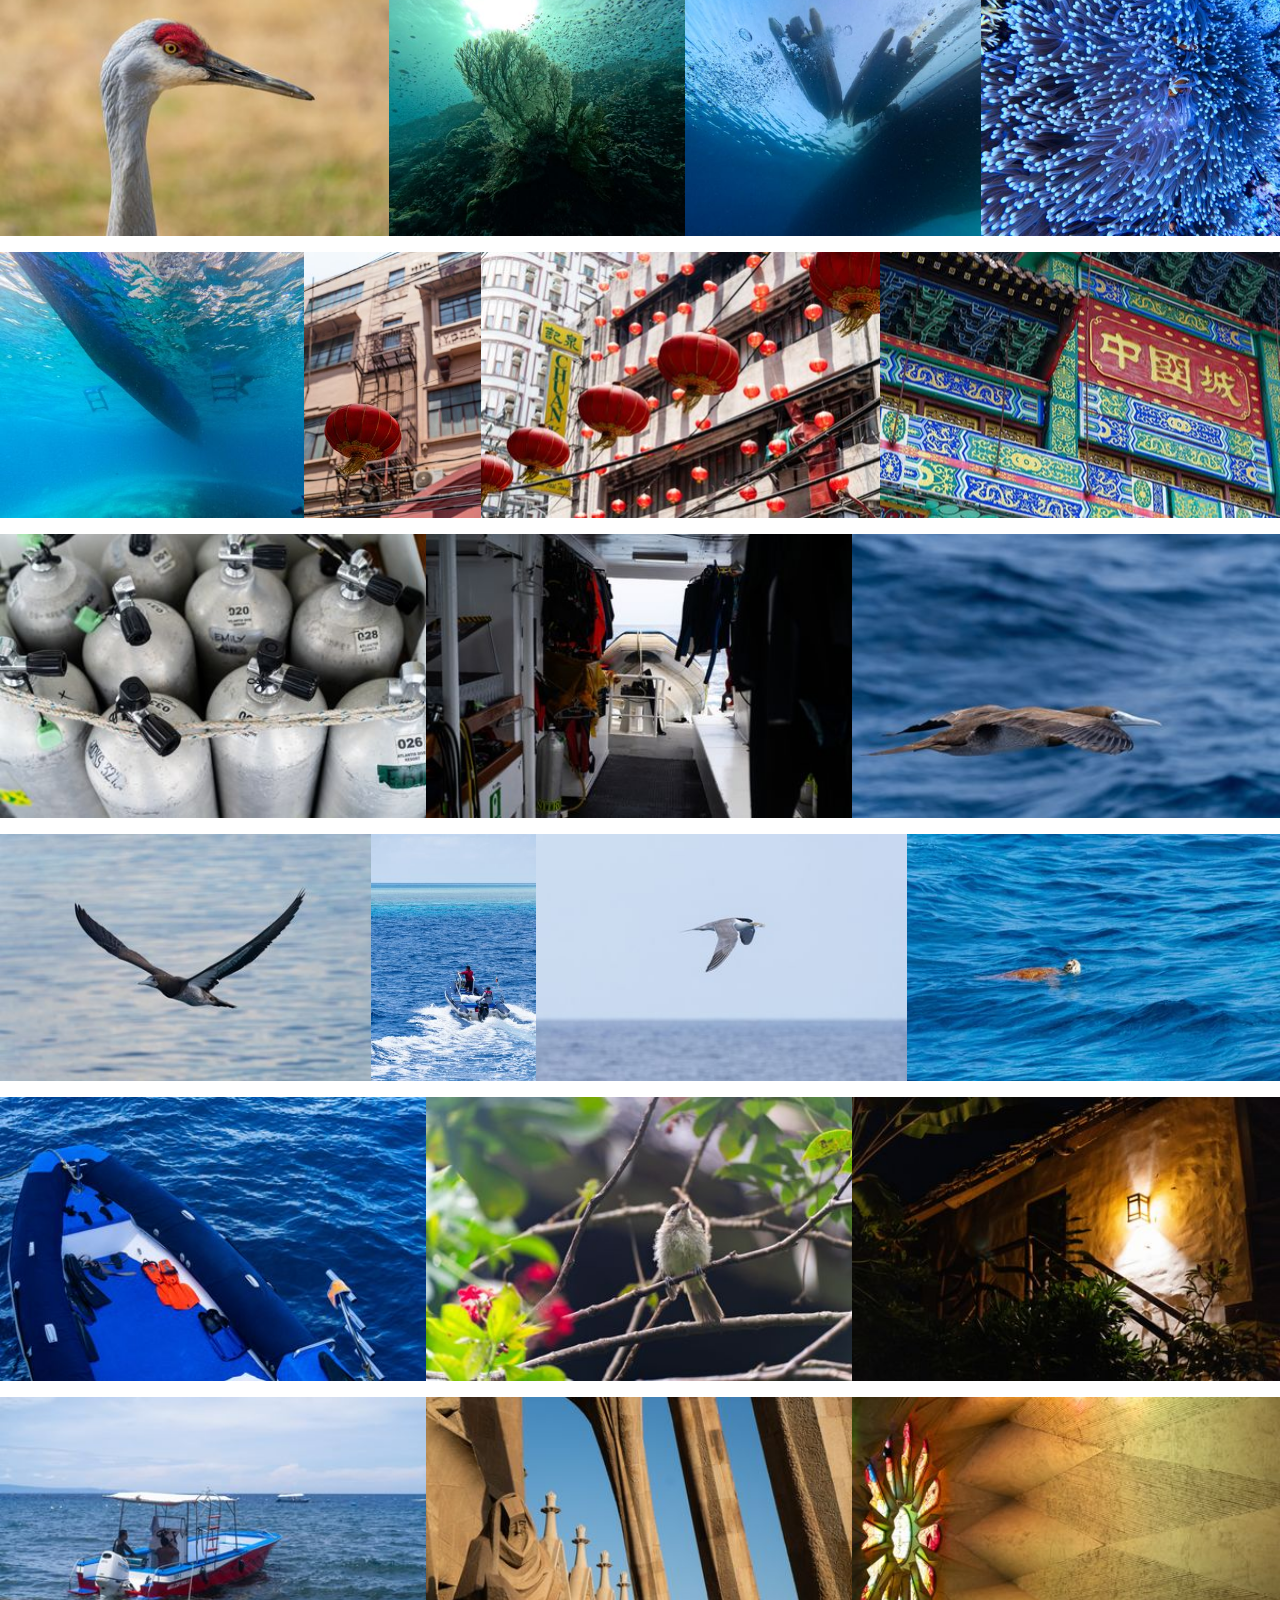
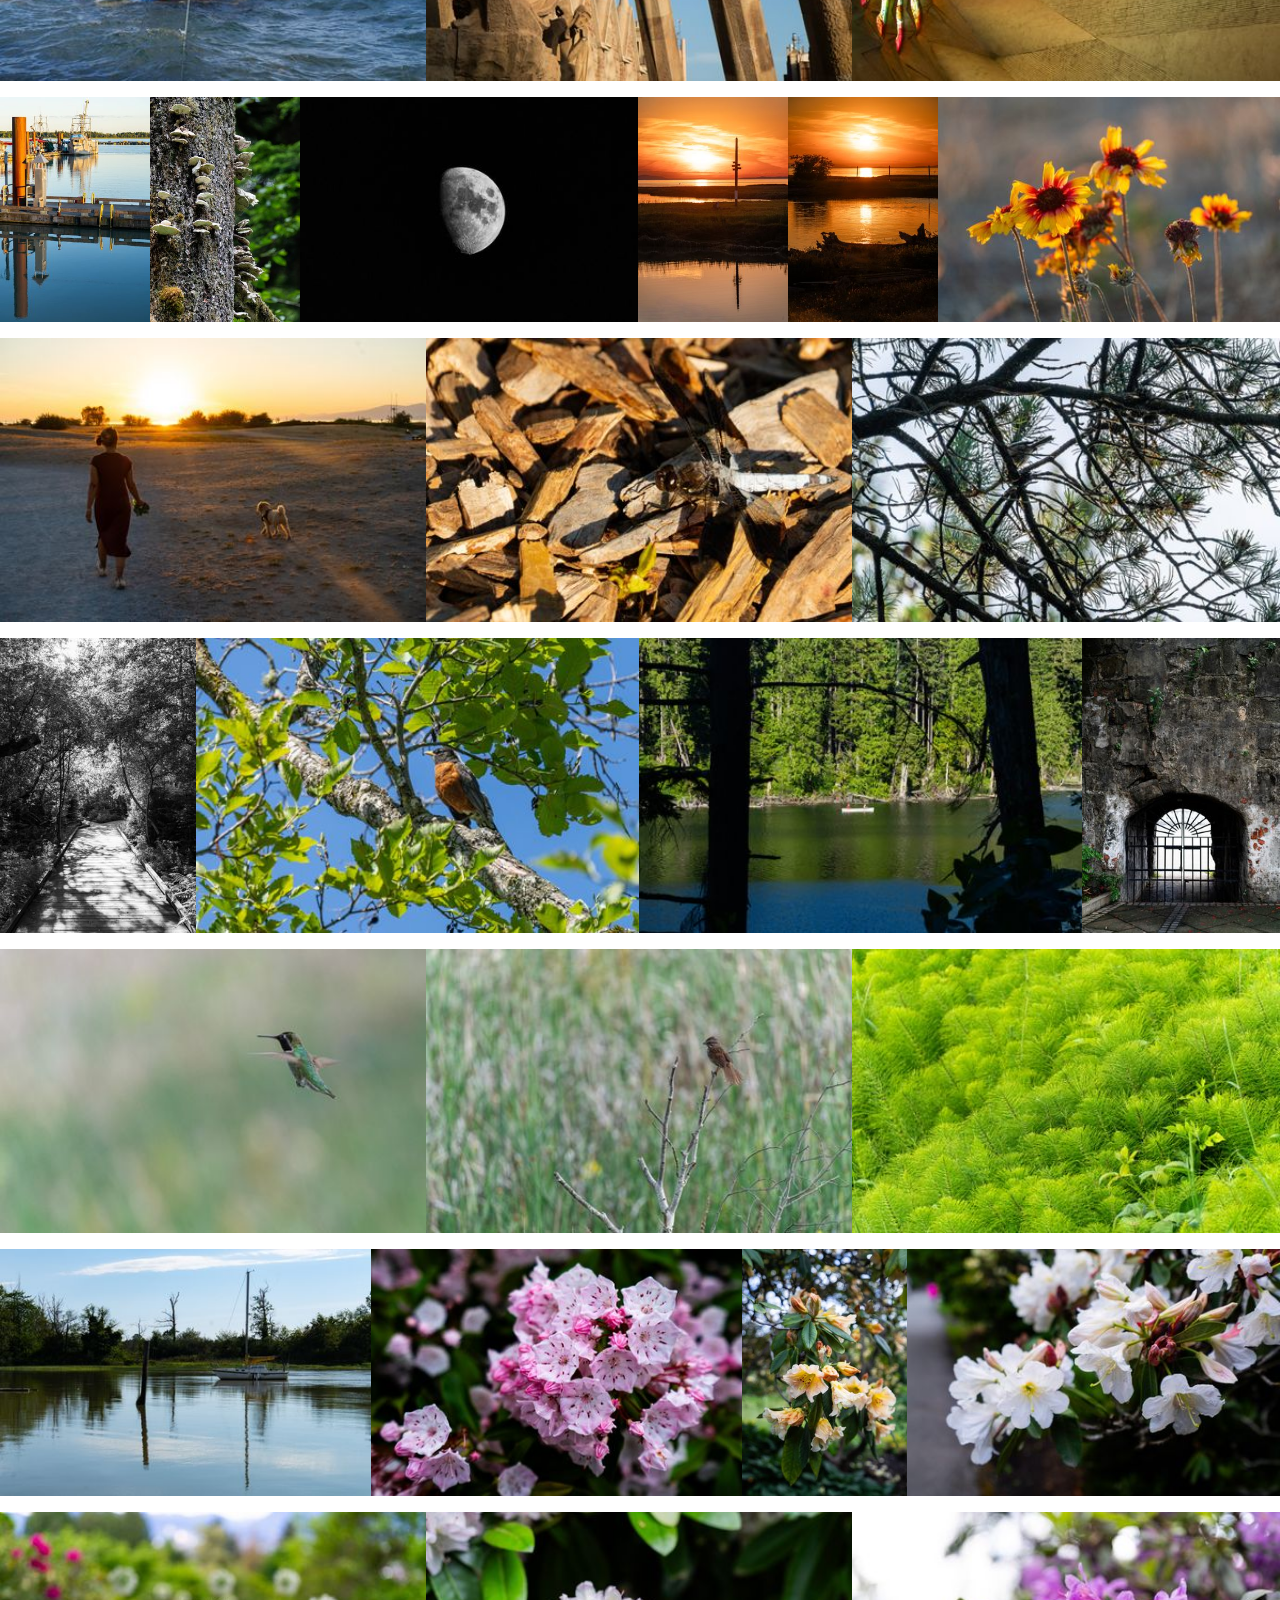
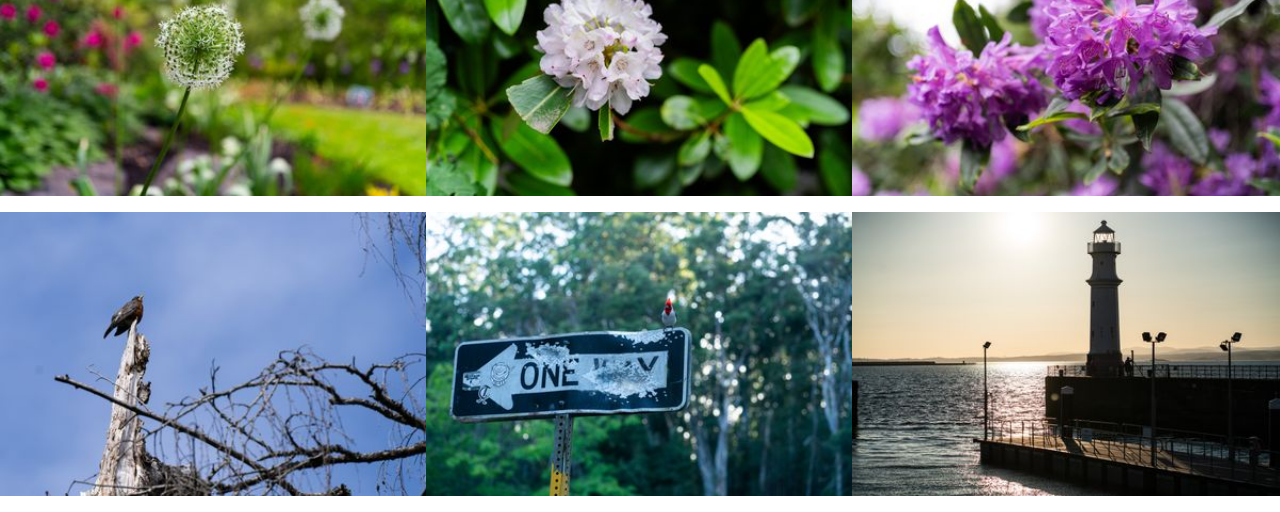
==== commit f6d6d413: "added photos" ====
--- a/index.html
+++ b/index.html
@@ -212,6 +212,10 @@
                          {"id": "105970", "largeWidth": "1200", "largeHeight": "800", "exportFilename": "DSC00869", "title": "", "caption" : ""},
                          {"id": "105971", "largeWidth": "1200", "largeHeight": "800", "exportFilename": "DSC00960", "title": "", "caption" : ""},
                          {"id": "105972", "largeWidth": "1200", "largeHeight": "800", "exportFilename": "DSC00977", "title": "", "caption" : ""},
+                         {"id": "105973", "largeWidth": "1200", "largeHeight": "800", "exportFilename": "DSC01008", "title": "", "caption" : ""},
+                         {"id": "105974", "largeWidth": "1200", "largeHeight": "800", "exportFilename": "DSC01047", "title": "", "caption" : ""},
+                         {"id": "105975", "largeWidth": "800", "largeHeight": "1200", "exportFilename": "DSC01051", "title": "", "caption" : ""},
+                         {"id": "105976", "largeWidth": "1200", "largeHeight": "800", "exportFilename": "DSC01070", "title": "", "caption" : ""},
                                     ]        </script>
         <script src="//ajax.googleapis.com/ajax/libs/jquery/1.10.2/jquery.min.js"></script>
         <script>window.jQuery || document.write('<script src="assets/js/libs/jquery-1.10.2.min.js"><\/script>')</script>
